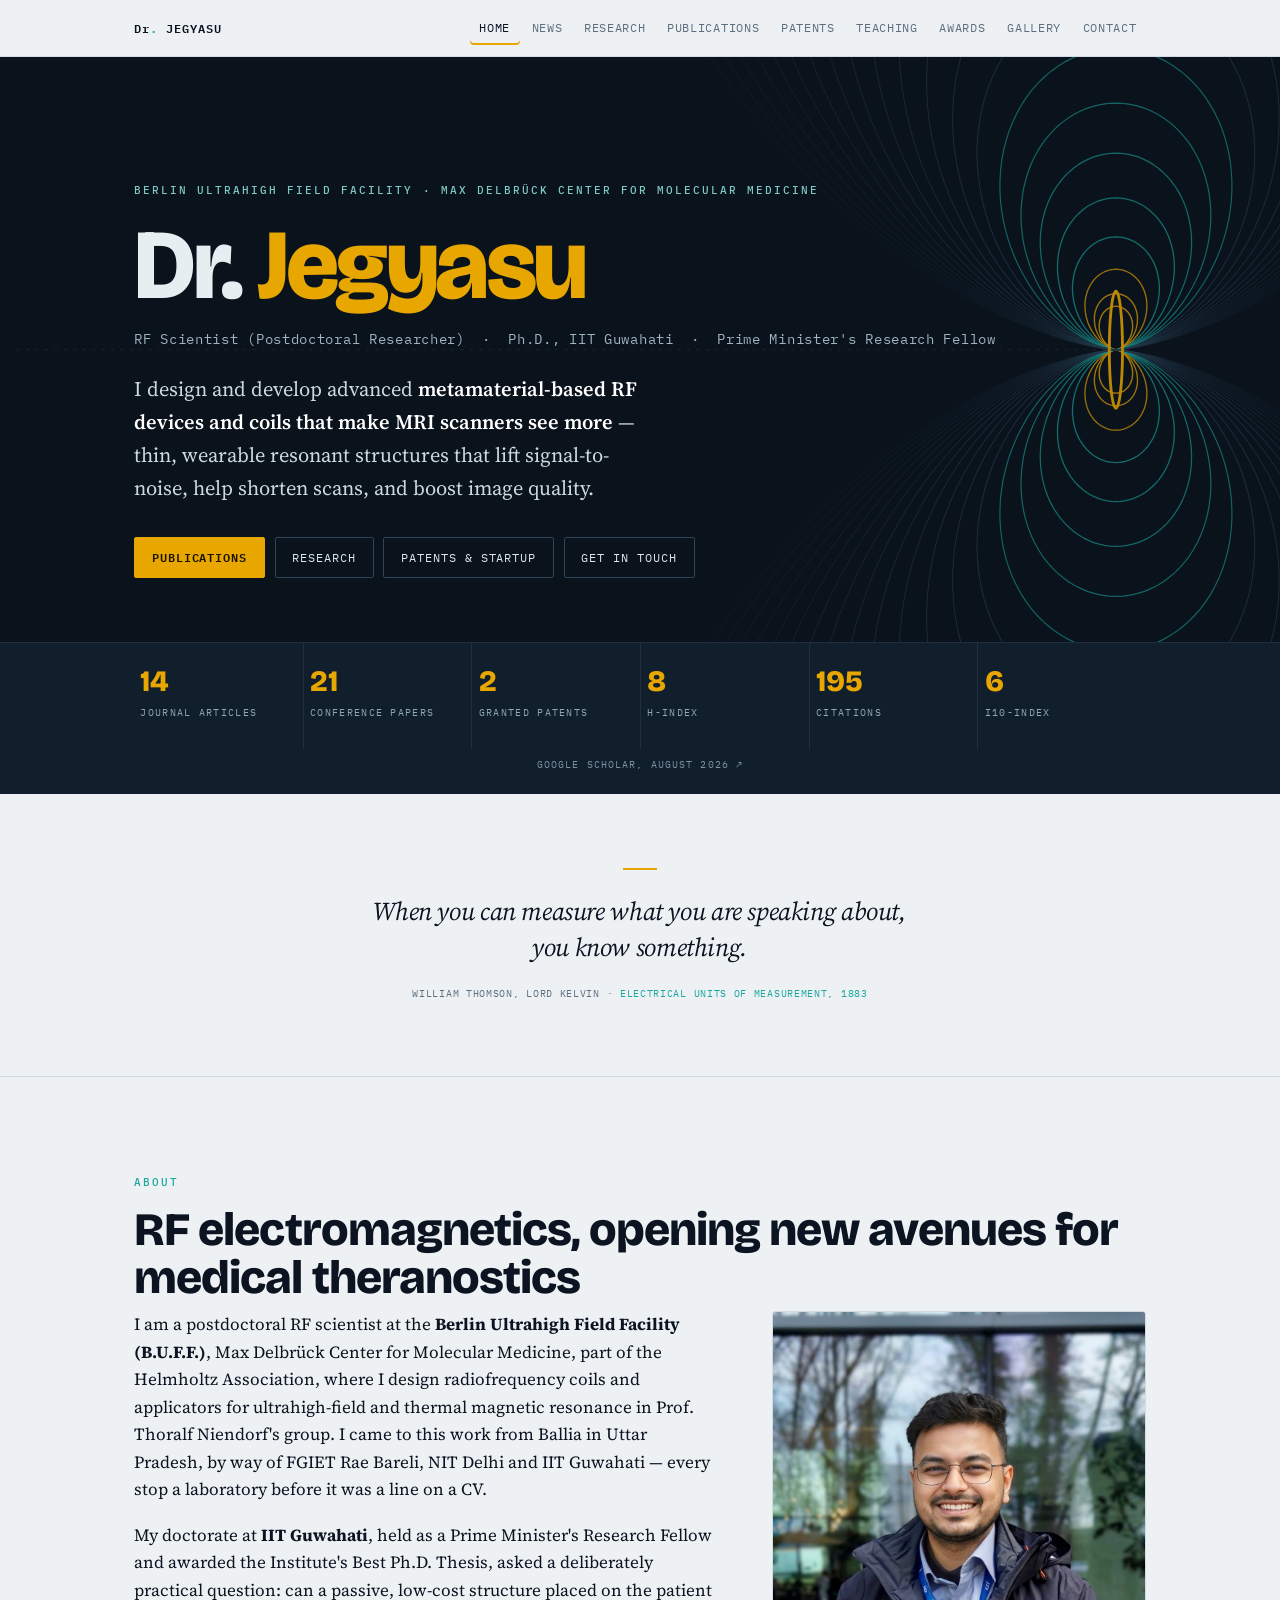
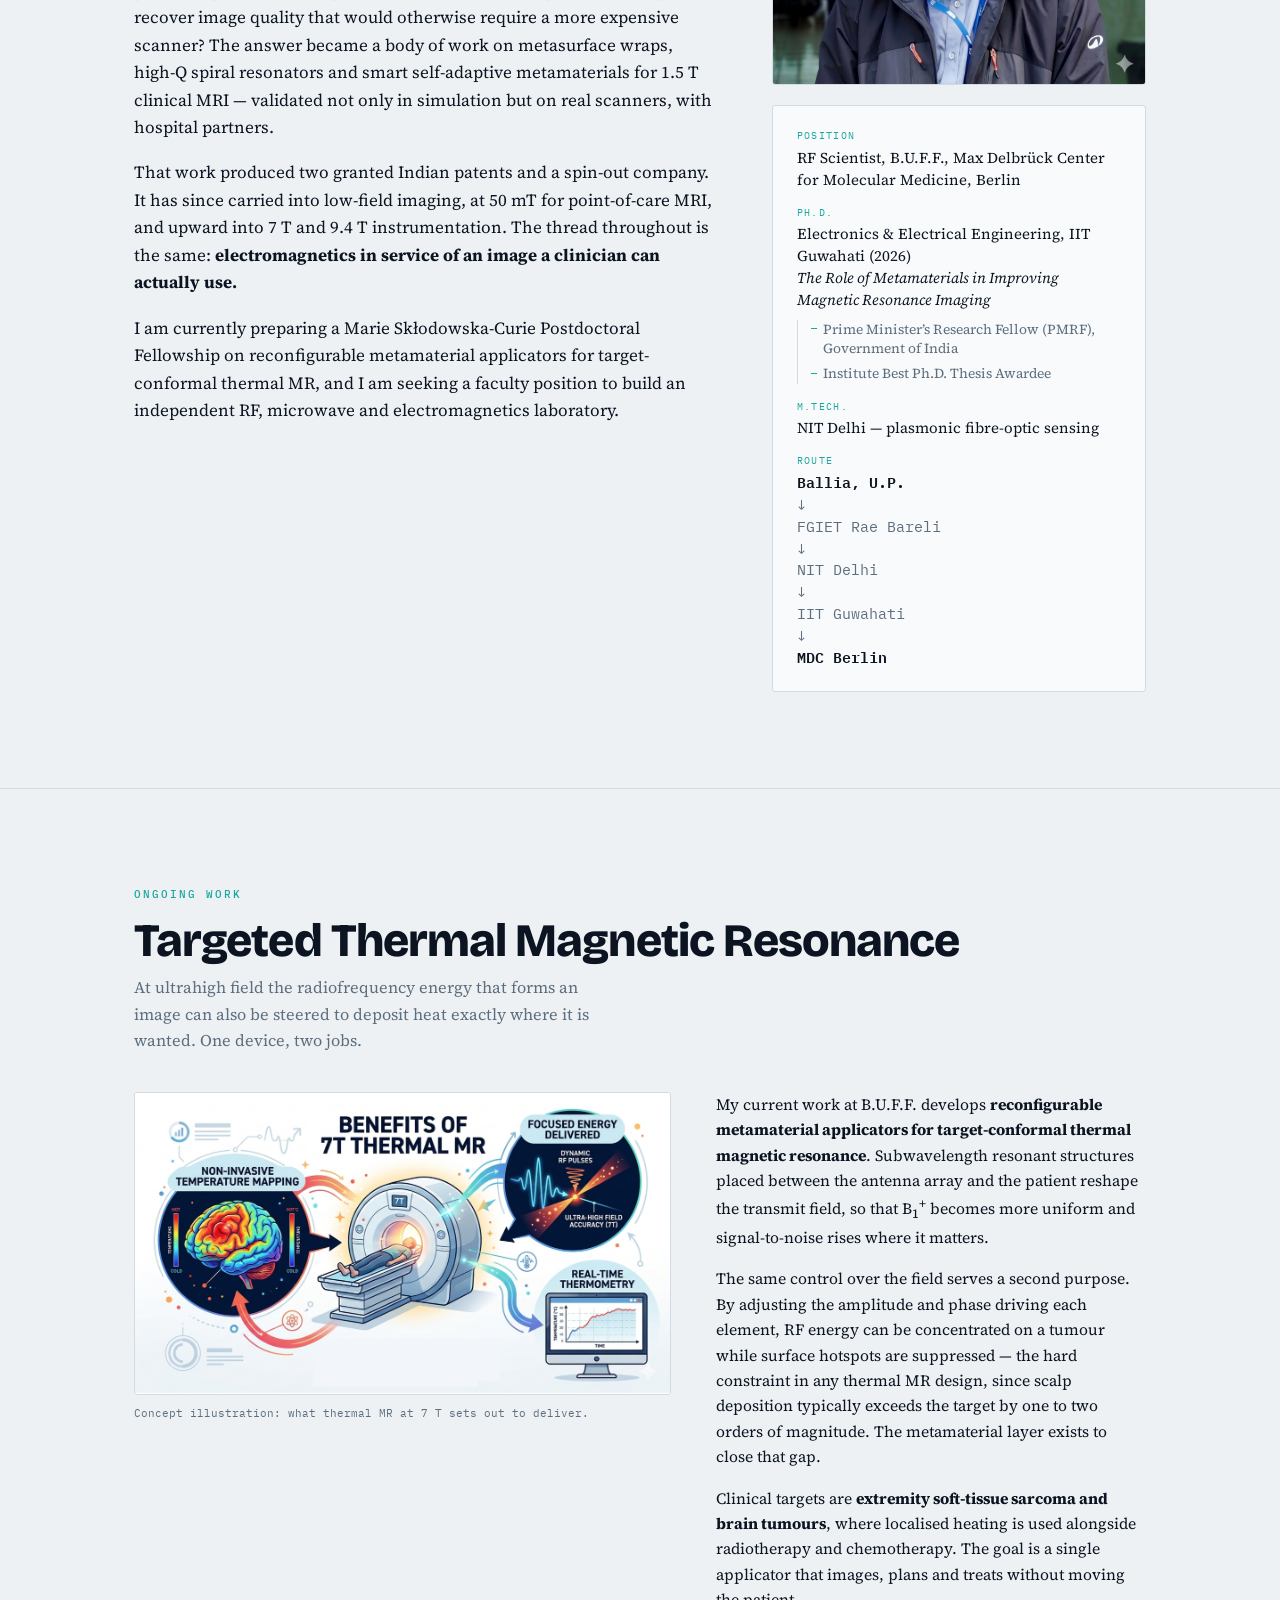
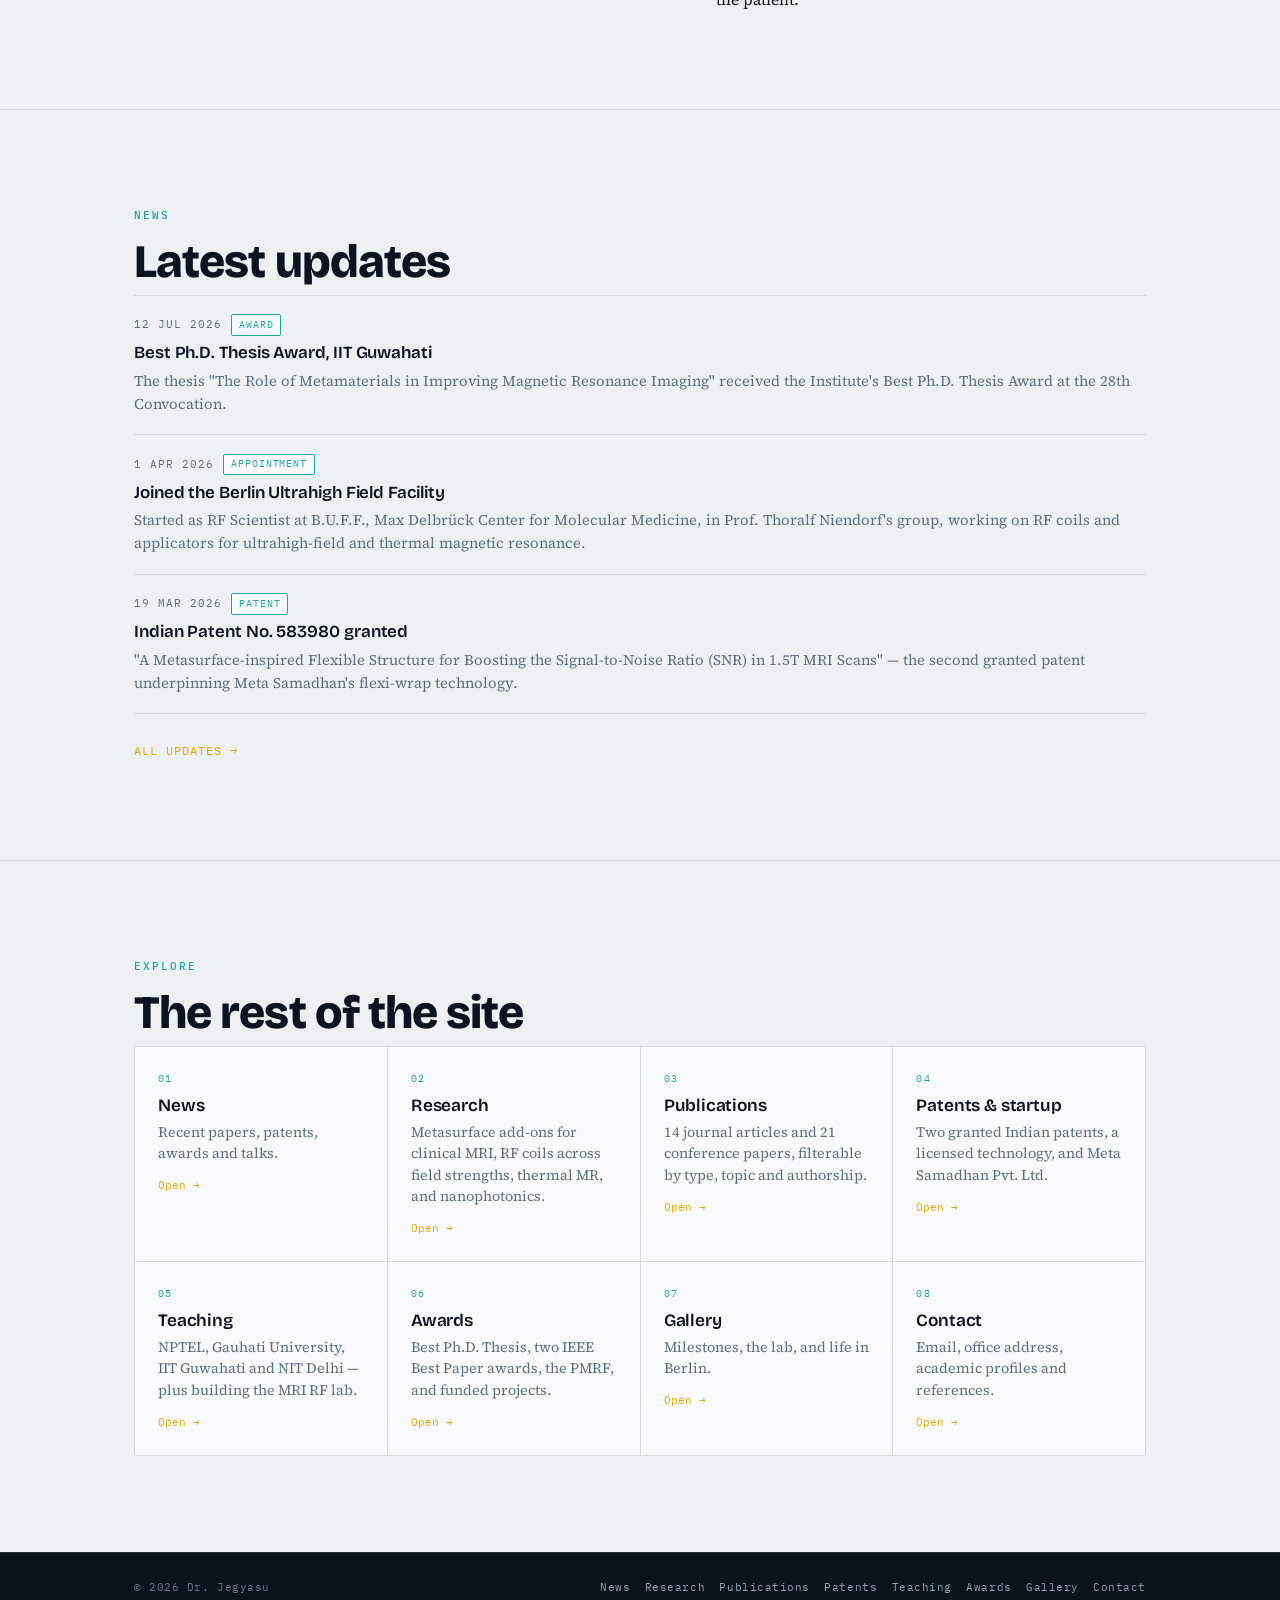
==== index.html @ 5abfa681 "Add files via upload" ====
<!DOCTYPE html>
<html lang="en">
<head>
<meta charset="utf-8">
<meta name="viewport" content="width=device-width, initial-scale=1">
<title>Dr. Jegyasu — RF Scientist | Metamaterials for MRI</title>
<meta name="description" content="Dr. Jegyasu — RF Scientist at the Berlin Ultrahigh Field Facility, Max Delbrück Center. Electromagnetic metamaterials, metasurfaces and RF coil engineering for magnetic resonance imaging.">
<link rel="preconnect" href="https://fonts.googleapis.com">
<link rel="preconnect" href="https://fonts.gstatic.com" crossorigin>
<link href="https://fonts.googleapis.com/css2?family=Bricolage+Grotesque:opsz,wght@12..96,400;12..96,600;12..96,800&family=Source+Serif+4:ital,opsz,wght@0,8..60,400;0,8..60,600;1,8..60,400&family=IBM+Plex+Mono:wght@400;500;600&display=swap" rel="stylesheet">
<link rel="stylesheet" href="style.css">
</head>
<body>
<nav class="nav">
  <div class="nav-in">
    <a class="brand" href="index.html">Dr<span>.</span> JEGYASU</a>
    <div class="nav-links">
      <a href="index.html" class="on">Home</a>
      <a href="news.html">News</a>
      <a href="research.html">Research</a>
      <a href="publications.html">Publications</a>
      <a href="patents.html">Patents</a>
      <a href="teaching.html">Teaching</a>
      <a href="awards.html">Awards</a>
      <a href="gallery.html">Gallery</a>
      <a href="contact.html">Contact</a>
    </div>
  </div>
</nav><header class="hero" id="top">
  <svg id="lattice" aria-hidden="true" preserveAspectRatio="xMidYMid slice"></svg>
  <div class="wrap hero-in">
    <p class="eyebrow">Berlin Ultrahigh Field Facility · Max Delbrück Center for Molecular Medicine</p>
    <h1>Dr. <em>Jegyasu</em></h1>
    <p class="role">RF Scientist (Postdoctoral Researcher) &nbsp;·&nbsp; Ph.D., IIT Guwahati &nbsp;·&nbsp; Prime Minister's Research Fellow</p>
    <p class="thesis">I design and develop advanced <b>metamaterial-based RF devices and coils that make MRI scanners see more</b> — thin, wearable resonant structures that lift signal-to-noise, help shorten scans, and boost image quality.</p>
    <div class="hero-cta">
      <a class="btn solid" href="publications.html">Publications</a>
      <a class="btn" href="research.html">Research</a>
      <a class="btn" href="patents.html">Patents &amp; startup</a>
      <a class="btn" href="contact.html">Get in touch</a>
    </div>
  </div>
</header><div class="metrics">
  <!-- Citation figures are edited by hand. Update the numbers below and the date
       in the line under the strip when you refresh them from Google Scholar. -->
  <div class="metrics-in">
    <div class="metric"><b>14</b><span>Journal articles</span></div>
    <div class="metric"><b>21</b><span>Conference papers</span></div>
    <div class="metric"><b>2</b><span>Granted patents</span></div>
    <div class="metric"><b>8</b><span>h-index</span></div>
    <div class="metric"><b>195</b><span>Citations</span></div>
    <div class="metric"><b>6</b><span>i10-index</span></div>
  </div>
  <p class="metrics-note">
    <a href="https://scholar.google.com/citations?user=ivT6MMMAAAAJ&amp;hl=en" target="_blank" rel="noopener">Google Scholar, August 2026 &nearr;</a>
  </p>
</div>


<section class="quote"><div class="wrap">
  <figure>
    <blockquote><span>When you can measure what you are speaking about,</span><span>you know something.</span></blockquote>
    <figcaption>William Thomson, Lord Kelvin &middot; <span>Electrical Units of Measurement, 1883</span></figcaption>
  </figure>
</div></section>

<section id="about"><div class="wrap">
  <p class="eyebrow">About</p>
  <h2 class="sec-title">RF electromagnetics, opening new avenues for medical theranostics</h2>
  <div class="about-grid">
    <div>
      <p>I am a postdoctoral RF scientist at the <b>Berlin Ultrahigh Field Facility (B.U.F.F.)</b>, Max Delbrück Center for Molecular Medicine, part of the Helmholtz Association, where I design radiofrequency coils and applicators for ultrahigh-field and thermal magnetic resonance in Prof. Thoralf Niendorf's group. I came to this work from Ballia in Uttar Pradesh, by way of FGIET Rae Bareli, NIT Delhi and IIT Guwahati — every stop a laboratory before it was a line on a CV.</p>
      <p>My doctorate at <b>IIT Guwahati</b>, held as a Prime Minister's Research Fellow and awarded the Institute's Best Ph.D. Thesis, asked a deliberately practical question: can a passive, low-cost structure placed on the patient recover image quality that would otherwise require a more expensive scanner? The answer became a body of work on metasurface wraps, high-Q spiral resonators and smart self-adaptive metamaterials for 1.5 T clinical MRI — validated not only in simulation but on real scanners, with hospital partners.</p>
      <p>That work produced two granted Indian patents and a spin-out company. It has since carried into low-field imaging, at 50 mT for point-of-care MRI, and upward into 7 T and 9.4 T instrumentation. The thread throughout is the same: <b>electromagnetics in service of an image a clinician can actually use.</b></p>
      <p>I am currently preparing a Marie Skłodowska-Curie Postdoctoral Fellowship on reconfigurable metamaterial applicators for target-conformal thermal MR, and I am seeking a faculty position to build an independent RF, microwave and electromagnetics laboratory.</p>
    </div>
    <aside>
      <figure class="portrait">
        <!-- Photo: portrait.jpg, sitting next to index.html at the repo root -->
        <img src="portrait.jpg" alt="Dr. Jegyasu" onerror="this.closest('.portrait').classList.add('noimg')">
        <span class="ph-note">Portrait &rarr; portrait.jpg</span>
      </figure>
      <div class="facts">
      <dl>
        <div><dt>Position</dt><dd>RF Scientist, B.U.F.F., Max Delbrück Center for Molecular Medicine, Berlin</dd></div>
        <div><dt>Ph.D.</dt><dd>Electronics &amp; Electrical Engineering, IIT Guwahati (2026)<br><em>The Role of Metamaterials in Improving Magnetic Resonance Imaging</em>
          <ul class="subfacts">
            <li>Prime Minister’s Research Fellow (PMRF), Government of India</li>
            <li>Institute Best Ph.D. Thesis Awardee</li>
          </ul>
        </dd></div>
        <div><dt>M.Tech.</dt><dd>NIT Delhi — plasmonic fibre-optic sensing</dd></div>
        <div><dt>Route</dt><dd class="path">
          <b>Ballia, U.P.</b><br>↓<br>FGIET Rae Bareli<br>↓<br>NIT Delhi<br>↓<br>IIT Guwahati<br>↓<br><b>MDC Berlin</b>
        </dd></div>
      </dl>
      </div>
    </aside>
  </div>
</div></section>

<section id="ongoing"><div class="wrap">
  <p class="eyebrow">Ongoing work</p>
  <h2 class="sec-title">Targeted Thermal Magnetic Resonance</h2>
  <p class="sec-lede">At ultrahigh field the radiofrequency energy that forms an image can also be steered to deposit heat exactly where it is wanted. One device, two jobs.</p>
  <div class="feature-grid">
    <figure class="feature">
      <img src="thermal-mr.jpg" alt="Infographic: benefits of 7 T thermal MR — non-invasive temperature mapping of the brain, focused delivery of dynamic RF pulses at ultrahigh field, and real-time thermometry read back during the procedure.">
      <figcaption>Concept illustration: what thermal MR at 7&nbsp;T sets out to deliver.</figcaption>
    </figure>
    <div class="feature-text">
      <p>My current work at B.U.F.F. develops <b>reconfigurable metamaterial applicators for target-conformal thermal magnetic resonance</b>. Subwavelength resonant structures placed between the antenna array and the patient reshape the transmit field, so that B<sub>1</sub><sup>+</sup> becomes more uniform and signal-to-noise rises where it matters.</p>
      <p>The same control over the field serves a second purpose. By adjusting the amplitude and phase driving each element, RF energy can be concentrated on a tumour while surface hotspots are suppressed &mdash; the hard constraint in any thermal MR design, since scalp deposition typically exceeds the target by one to two orders of magnitude. The metamaterial layer exists to close that gap.</p>
      <p>Clinical targets are <b>extremity soft-tissue sarcoma and brain tumours</b>, where localised heating is used alongside radiotherapy and chemotherapy. The goal is a single applicator that images, plans and treats without moving the patient.</p>
    </div>
  </div>
</div></section>

<section><div class="wrap">
  <p class="eyebrow">News</p>
  <h2 class="sec-title">Latest updates</h2>
  <div id="news-home"><p class="empty">Loading&hellip;</p></div>
  <p class="more"><a href="news.html">All updates &rarr;</a></p>
</div></section>

<section><div class="wrap">
  <p class="eyebrow">Explore</p>
  <h2 class="sec-title">The rest of the site</h2>
  <div class="index-grid">
    <a class="index-card" href="news.html"><span class="k">01</span><h3>News</h3><p>Recent papers, patents, awards and talks.</p><span class="go">Open &rarr;</span></a>
    <a class="index-card" href="research.html"><span class="k">02</span><h3>Research</h3><p>Metasurface add-ons for clinical MRI, RF coils across field strengths, thermal MR, and nanophotonics.</p><span class="go">Open &rarr;</span></a>
    <a class="index-card" href="publications.html"><span class="k">03</span><h3>Publications</h3><p>14 journal articles and 21 conference papers, filterable by type, topic and authorship.</p><span class="go">Open &rarr;</span></a>
    <a class="index-card" href="patents.html"><span class="k">04</span><h3>Patents &amp; startup</h3><p>Two granted Indian patents, a licensed technology, and Meta Samadhan Pvt. Ltd.</p><span class="go">Open &rarr;</span></a>
    <a class="index-card" href="teaching.html"><span class="k">05</span><h3>Teaching</h3><p>NPTEL, Gauhati University, IIT Guwahati and NIT Delhi &mdash; plus building the MRI RF lab.</p><span class="go">Open &rarr;</span></a>
    <a class="index-card" href="awards.html"><span class="k">06</span><h3>Awards</h3><p>Best Ph.D. Thesis, two IEEE Best Paper awards, the PMRF, and funded projects.</p><span class="go">Open &rarr;</span></a>
    <a class="index-card" href="gallery.html"><span class="k">07</span><h3>Gallery</h3><p>Milestones, the lab, and life in Berlin.</p><span class="go">Open &rarr;</span></a>
    <a class="index-card" href="contact.html"><span class="k">08</span><h3>Contact</h3><p>Email, office address, academic profiles and references.</p><span class="go">Open &rarr;</span></a>
  </div>
</div></section>
<footer><div class="wrap">
  <span>&copy; <span id="yr"></span> Dr. Jegyasu</span>
  <span class="updated">Updated <b id="updated">&mdash;</b></span>
  <span class="visits">Visitors <b id="visits">&mdash;</b></span>
  <span class="fnav"><a href="news.html">News</a> <a href="research.html">Research</a> <a href="publications.html">Publications</a> <a href="patents.html">Patents</a> <a href="teaching.html">Teaching</a> <a href="awards.html">Awards</a> <a href="gallery.html">Gallery</a> <a href="contact.html">Contact</a></span>
</div></footer>
<script src="hero.js"></script>
<script src="news.js"></script>
<script src="site.js"></script>
<script src="live.js"></script>
</body>
</html>
---- style.css ----
:root{
  --bore:#0A121C;
  --bore-2:#111E2C;
  --paper:#EDF1F4;
  --card:#F8FAFB;
  --ink:#0B1420;
  --flux:#1CA79E;
  --flux-dim:#7FC9C4;
  --peak:#E8A600;
  --muted:#5D6E7E;
  --rule:#D2DBE1;
  --maxw:1080px;
  --display:'Bricolage Grotesque',system-ui,sans-serif;
  --body:'Source Serif 4',Georgia,serif;
  --mono:'IBM Plex Mono',ui-monospace,monospace;
}
*{box-sizing:border-box}
html{scroll-behavior:smooth;scroll-padding-top:70px}
body{
  margin:0;background:var(--paper);color:var(--ink);
  font-family:var(--body);font-size:17px;line-height:1.62;
  -webkit-font-smoothing:antialiased;
}
img{max-width:100%;display:block}
a{color:inherit}

/* ---------- shared type ---------- */
.eyebrow{
  font-family:var(--mono);font-size:.7rem;font-weight:500;
  letter-spacing:.18em;text-transform:uppercase;color:var(--flux);
  margin:0 0 .9rem;
}
h1,h2,h3,h4{font-family:var(--display);font-weight:800;line-height:1.05;margin:0}
h2.sec-title{font-size:clamp(1.9rem,4.2vw,2.9rem);letter-spacing:-.02em;margin-bottom:.5rem}
.sec-lede{color:var(--muted);max-width:60ch;margin:0 0 2.4rem;font-size:1.02rem}
.wrap{max-width:var(--maxw);margin:0 auto;padding:0 clamp(18px,5vw,34px)}
section{padding:clamp(56px,8vw,96px) 0;border-top:1px solid var(--rule)}
section:first-of-type{border-top:0}

/* ---------- nav ---------- */
.nav{
  position:sticky;top:0;z-index:60;background:rgba(237,241,244,.88);
  backdrop-filter:blur(10px);border-bottom:1px solid var(--rule);
}
.nav-in{max-width:var(--maxw);margin:0 auto;padding:0 clamp(18px,5vw,34px);
  display:flex;align-items:center;gap:1rem;height:56px}
.brand{font-family:var(--mono);font-size:.78rem;font-weight:600;letter-spacing:.08em;
  text-decoration:none;white-space:nowrap}
.brand span{color:var(--flux)}
.nav-links{margin-left:auto;display:flex;gap:.15rem;overflow-x:auto;scrollbar-width:none}
.nav-links::-webkit-scrollbar{display:none}
.nav-links a{
  font-family:var(--mono);font-size:.72rem;letter-spacing:.06em;text-transform:uppercase;
  text-decoration:none;color:var(--muted);padding:.45rem .6rem;border-radius:4px;white-space:nowrap;
}
.nav-links a:hover{color:var(--ink);background:#fff}
.nav-links a.on{color:var(--ink);box-shadow:inset 0 -2px 0 var(--peak)}

/* ---------- hero ---------- */
.hero{
  position:relative;background:var(--bore);color:#E7EEF2;overflow:hidden;
  padding:clamp(70px,11vw,124px) 0 clamp(46px,6vw,64px);border-top:0;
}
#lattice{position:absolute;inset:0;width:100%;height:100%;opacity:.8;pointer-events:none}
.hero-in{position:relative;z-index:2;pointer-events:none}
.hero .eyebrow{color:var(--flux-dim)}
.hero h1{
  font-size:clamp(2.9rem,9.5vw,6.2rem);letter-spacing:-.035em;margin:0 0 .1em;
}
.hero h1 em{font-style:normal;color:var(--peak)}
.role{
  font-family:var(--mono);font-size:clamp(.76rem,1.9vw,.88rem);letter-spacing:.05em;
  color:#9FB4C1;margin:0 0 1.4rem;
}
.thesis{font-size:clamp(1.05rem,2.3vw,1.28rem);max-width:52ch;color:#CBDAE2;margin:0 0 2rem}
.thesis b{color:#fff;font-weight:600}
.hero-cta{display:flex;flex-wrap:wrap;gap:.6rem;pointer-events:auto}
.btn{
  font-family:var(--mono);font-size:.74rem;letter-spacing:.08em;text-transform:uppercase;
  text-decoration:none;padding:.62rem 1.05rem;border-radius:2px;border:1px solid #2E4356;
  color:#DCE7ED;transition:.18s;
}
.btn:hover{border-color:var(--flux);color:#fff;background:rgba(28,167,158,.14)}
.btn.solid{background:var(--peak);color:#1A1200;border-color:var(--peak);font-weight:600}
.btn.solid:hover{background:#FFBE1A;color:#1A1200}

/* ---------- metrics ---------- */
.metrics{background:var(--bore-2);color:#DCE7ED;border-top:1px solid #1E3040;padding:0}
.metrics-in{max-width:var(--maxw);margin:0 auto;padding:0 clamp(18px,5vw,34px);
  display:grid;grid-template-columns:repeat(auto-fit,minmax(128px,1fr))}
.metric{padding:1.5rem .4rem;border-left:1px solid #1E3040}
.metric:first-child{border-left:0}
.metric b{display:block;font-family:var(--display);font-size:1.85rem;font-weight:800;
  color:var(--peak);line-height:1}
.metric span{font-family:var(--mono);font-size:.63rem;letter-spacing:.13em;
  text-transform:uppercase;color:#8FA6B4}

/* ---------- about ---------- */
.about-grid{display:grid;grid-template-columns:1.55fr 1fr;gap:clamp(2rem,5vw,3.6rem);align-items:start}
.about-grid p{margin:0 0 1.1rem}
.facts{border:1px solid var(--rule);background:var(--card);padding:1.4rem 1.5rem;border-radius:3px}
.facts dl{margin:0;display:grid;grid-template-columns:1fr;gap:.9rem}
.facts dt{font-family:var(--mono);font-size:.63rem;letter-spacing:.13em;text-transform:uppercase;
  color:var(--flux);margin-bottom:.15rem}
.facts dd{margin:0;font-size:.94rem;line-height:1.45}
.path{font-family:var(--mono);font-size:.78rem;color:var(--muted);line-height:1.9}
.path b{color:var(--ink);font-weight:600}

/* ---------- research ---------- */
.themes{display:grid;grid-template-columns:repeat(auto-fit,minmax(255px,1fr));gap:1px;
  background:var(--rule);border:1px solid var(--rule);border-radius:3px;overflow:hidden}
.theme{background:var(--card);padding:1.6rem 1.5rem;transition:background .2s}
.theme:hover{background:#fff}
.theme .num{font-family:var(--mono);font-size:.63rem;letter-spacing:.13em;color:var(--flux);
  display:block;margin-bottom:.7rem}
.theme h3{font-size:1.12rem;letter-spacing:-.01em;margin-bottom:.55rem;font-weight:600}
.theme p{margin:0;font-size:.93rem;color:var(--muted);line-height:1.55}

/* ---------- image slots ---------- */
.portrait{margin:0 0 1.2rem;border:1px solid var(--rule);background:var(--card);
  border-radius:3px;overflow:hidden;position:relative}
.portrait img{width:100%;height:auto;display:block}
.portrait.noimg{aspect-ratio:4/5}
.figstrip{display:grid;grid-template-columns:repeat(auto-fit,minmax(230px,1fr));
  gap:1.2rem;margin-top:1.6rem}
.fig{margin:0}
.fig img{width:100%;aspect-ratio:4/3;object-fit:cover;border:1px solid var(--rule);
  border-radius:3px;background:var(--card)}
.fig figcaption{font-family:var(--mono);font-size:.68rem;line-height:1.5;color:var(--muted);
  margin-top:.55rem}
.ph-note{display:none}
.noimg img{display:none}
.noimg .ph-note{
  display:flex;align-items:center;justify-content:center;text-align:center;
  font-family:var(--mono);font-size:.66rem;letter-spacing:.09em;text-transform:uppercase;
  color:var(--muted);background:repeating-linear-gradient(45deg,var(--card),var(--card) 9px,#E7ECF0 9px,#E7ECF0 18px);
  border:1px dashed var(--rule);border-radius:3px;padding:1rem}
.portrait.noimg{border:0}
.portrait.noimg .ph-note{position:absolute;inset:0}
.fig.noimg .ph-note{aspect-ratio:4/3}

/* ---------- publications ---------- */
.filters{display:flex;flex-wrap:wrap;gap:.4rem;margin-bottom:1rem}
.chip{
  font-family:var(--mono);font-size:.68rem;letter-spacing:.06em;text-transform:uppercase;
  padding:.4rem .75rem;border:1px solid var(--rule);background:var(--card);border-radius:2px;
  cursor:pointer;color:var(--muted);transition:.15s;
}
.chip:hover{border-color:var(--flux);color:var(--ink)}
.chip[aria-pressed="true"]{background:var(--ink);border-color:var(--ink);color:#fff}
.searchrow{display:flex;flex-wrap:wrap;gap:.7rem;align-items:center;margin-bottom:1.6rem}
#pubsearch{
  flex:1 1 240px;font-family:var(--mono);font-size:.8rem;padding:.55rem .8rem;
  border:1px solid var(--rule);background:#fff;border-radius:2px;color:var(--ink);
}
#pubsearch:focus{outline:2px solid var(--flux);outline-offset:1px}
#pubcount{font-family:var(--mono);font-size:.7rem;letter-spacing:.08em;
  text-transform:uppercase;color:var(--muted)}
.pub{padding:1.05rem 0;border-bottom:1px solid var(--rule)}
.pub:first-child{border-top:1px solid var(--rule)}
.pub-t{font-family:var(--display);font-weight:600;font-size:1.02rem;line-height:1.3;
  letter-spacing:-.005em;margin:0 0 .3rem}
.pub-t a{text-decoration:none;background-image:linear-gradient(var(--peak),var(--peak));
  background-size:0 2px;background-repeat:no-repeat;background-position:0 100%;transition:background-size .22s}
.pub-t a:hover{background-size:100% 2px}
.pub-a{font-size:.88rem;color:var(--muted);margin:0 0 .35rem}
.pub-a mark{background:none;color:var(--ink);font-weight:600}
.pub-m{font-family:var(--mono);font-size:.68rem;letter-spacing:.04em;color:var(--muted);
  display:flex;flex-wrap:wrap;gap:.5rem;align-items:center}
.pub-m .venue{color:var(--ink)}
.tag{border:1px solid var(--rule);padding:.1rem .42rem;border-radius:2px;background:var(--card)}
.tag.q1{border-color:var(--flux);color:var(--flux)}
.tag.award{border-color:var(--peak);color:#8A6400;background:#FFF6DF}
.tag.rev{border-color:#B9C4CC;font-style:italic}
.empty{font-family:var(--mono);font-size:.8rem;color:var(--muted);padding:2rem 0}

/* ---------- patents ---------- */
.pat-grid{display:grid;grid-template-columns:repeat(auto-fit,minmax(290px,1fr));gap:1.1rem}
.pat{border:1px solid var(--rule);border-left:3px solid var(--peak);background:var(--card);
  padding:1.35rem 1.4rem;border-radius:2px}
.pat .no{font-family:var(--mono);font-size:.68rem;letter-spacing:.1em;color:var(--peak);
  display:block;margin-bottom:.55rem}
.pat h3{font-size:1rem;font-weight:600;line-height:1.35;margin-bottom:.5rem}
.pat p{margin:0;font-family:var(--mono);font-size:.72rem;color:var(--muted)}
.pat a{color:var(--flux)}
.venture{margin-top:1.6rem;border:1px solid var(--rule);background:var(--bore);color:#CBDAE2;
  padding:1.7rem 1.6rem;border-radius:3px}
.venture h3{color:#fff;font-size:1.25rem;margin-bottom:.5rem}
.venture .tagline{font-family:var(--mono);font-size:.7rem;letter-spacing:.14em;
  text-transform:uppercase;color:var(--peak);margin:0 0 .9rem}
.venture p{margin:0;font-size:.96rem}

/* ---------- teaching / awards ---------- */
.two{display:grid;grid-template-columns:1fr 1fr;gap:clamp(2rem,5vw,3.4rem);align-items:start}
.tlist{margin:0;padding:0;list-style:none}
.tlist li{padding:.95rem 0;border-bottom:1px solid var(--rule)}
.tlist li:first-child{border-top:1px solid var(--rule)}
.tlist h4{font-size:.99rem;font-weight:600;margin-bottom:.2rem}
.tlist .where{font-family:var(--mono);font-size:.68rem;letter-spacing:.04em;color:var(--flux);
  display:block;margin-bottom:.35rem}
.tlist p{margin:0;font-size:.9rem;color:var(--muted);line-height:1.5}
.awards{margin:0;padding:0;list-style:none}
.awards li{display:flex;gap:1rem;padding:.8rem 0;border-bottom:1px solid var(--rule);
  font-size:.95rem;align-items:baseline}
.awards li:first-child{border-top:1px solid var(--rule)}
.awards .yr{font-family:var(--mono);font-size:.72rem;color:var(--peak);flex:0 0 3.1rem;font-weight:600}
.awards .what b{font-weight:600}
.awards .what span{display:block;font-size:.85rem;color:var(--muted)}

/* ---------- skills ---------- */
.skills{display:grid;grid-template-columns:repeat(auto-fit,minmax(240px,1fr));gap:1.5rem 2.4rem}
.skill h4{font-family:var(--mono);font-size:.68rem;letter-spacing:.13em;text-transform:uppercase;
  color:var(--flux);font-weight:600;margin-bottom:.5rem}
.skill p{margin:0;font-size:.93rem;color:var(--muted);line-height:1.55}

/* ---------- contact ---------- */
.contact{background:var(--bore);color:#CBDAE2;border-top:0}
.contact h2{color:#fff}
.contact .sec-lede{color:#9FB4C1}
.ct-grid{display:grid;grid-template-columns:1fr 1fr;gap:clamp(2rem,5vw,3.4rem);align-items:start}
.ct-line{display:flex;gap:.9rem;padding:.7rem 0;border-bottom:1px solid #1E3040;font-size:.95rem;
  align-items:baseline;flex-wrap:wrap}
.ct-line:first-child{border-top:1px solid #1E3040}
.ct-line b{font-family:var(--mono);font-size:.65rem;letter-spacing:.13em;text-transform:uppercase;
  color:var(--flux-dim);flex:0 0 5.2rem;font-weight:500}
.ct-line a{color:#E7EEF2}
.ct-line a:hover{color:var(--peak)}
.refs{margin:0;padding:0;list-style:none;font-size:.92rem}
.refs li{padding:.75rem 0;border-bottom:1px solid #1E3040}
.refs li:first-child{border-top:1px solid #1E3040}
.refs b{color:#fff;font-weight:600}
.refs span{display:block;color:#8FA6B4;font-size:.84rem;line-height:1.45}
.refs a{color:var(--flux-dim);font-family:var(--mono);font-size:.78rem}
#copybtn{font-family:var(--mono);font-size:.66rem;letter-spacing:.08em;text-transform:uppercase;
  background:none;border:1px solid #2E4356;color:#9FB4C1;padding:.22rem .5rem;border-radius:2px;cursor:pointer}
#copybtn:hover{border-color:var(--flux);color:#fff}
footer{background:var(--bore);color:#63798A;font-family:var(--mono);font-size:.68rem;
  letter-spacing:.05em;padding:1.6rem 0 2.4rem;border-top:1px solid #1E3040}
footer .wrap{display:flex;flex-wrap:wrap;gap:.8rem;justify-content:space-between}

/* ---------- responsive ---------- */
@media(max-width:820px){
  .about-grid,.two,.ct-grid{grid-template-columns:1fr}
  body{font-size:16px}
}
@media(prefers-reduced-motion:reduce){
  html{scroll-behavior:auto}
  *{animation:none!important;transition:none!important}
}
:focus-visible{outline:2px solid var(--peak);outline-offset:2px}


/* ---------- sub-page header ---------- */
.pagehead{position:relative;background:var(--bore);color:#E7EEF2;overflow:hidden;
  padding:clamp(46px,7vw,74px) 0 clamp(38px,5vw,54px);border-top:0}
.pagehead .eyebrow{color:var(--flux-dim)}
.pagehead h1{font-size:clamp(2.1rem,6vw,3.6rem);letter-spacing:-.03em;margin:0 0 .5rem}
.pagehead p.sub{max-width:58ch;color:#A9BECB;font-size:1.03rem;margin:0}
.pagehead .wrap{position:relative;z-index:2}
.pagehead #lattice{opacity:.5}

/* ---------- home: section index cards ---------- */
.index-grid{display:grid;grid-template-columns:repeat(auto-fit,minmax(230px,1fr));gap:1px;
  background:var(--rule);border:1px solid var(--rule);border-radius:3px;overflow:hidden}
.index-card{background:var(--card);padding:1.5rem 1.45rem;text-decoration:none;display:block;
  transition:background .18s}
.index-card:hover{background:#fff}
.index-card .k{font-family:var(--mono);font-size:.63rem;letter-spacing:.13em;
  text-transform:uppercase;color:var(--flux);display:block;margin-bottom:.6rem}
.index-card h3{font-size:1.08rem;font-weight:600;letter-spacing:-.01em;margin-bottom:.4rem}
.index-card p{margin:0;font-size:.9rem;color:var(--muted);line-height:1.5}
.index-card .go{font-family:var(--mono);font-size:.7rem;color:var(--peak);margin-top:.7rem;display:block}

footer .fnav{display:flex;flex-wrap:wrap;gap:.9rem}
footer .fnav a{color:#8FA6B4;text-decoration:none}
footer .fnav a:hover{color:var(--peak)}


/* ---------- live metrics + visitor counter ---------- */
.metrics-note{margin:0;padding:0 0 1.1rem;text-align:center}
.metrics-note a{font-family:var(--mono);font-size:.63rem;letter-spacing:.11em;
  text-transform:uppercase;color:#7B92A2;text-decoration:none}
.metrics-note a:hover{color:var(--peak)}
.visits{visibility:hidden}
.visits.ready{visibility:visible}
.visits b{color:var(--peak);font-weight:600;letter-spacing:.04em}


/* ---------- news ---------- */
.news{padding:1.15rem 0;border-bottom:1px solid var(--rule)}
.news:first-child{border-top:1px solid var(--rule)}
.news-meta{display:flex;gap:.6rem;align-items:center;margin-bottom:.4rem}
.news-meta time{font-family:var(--mono);font-size:.68rem;letter-spacing:.09em;
  text-transform:uppercase;color:var(--muted)}
.news-meta .tag{font-family:var(--mono);font-size:.63rem;letter-spacing:.09em;
  text-transform:uppercase;border-color:var(--flux);color:var(--flux)}
.news h3{font-size:1.06rem;font-weight:600;letter-spacing:-.005em;line-height:1.3;margin-bottom:.35rem}
.news h3 a{text-decoration:none;background-image:linear-gradient(var(--peak),var(--peak));
  background-size:0 2px;background-repeat:no-repeat;background-position:0 100%;
  transition:background-size .22s}
.news h3 a:hover{background-size:100% 2px}
.news p{margin:0;font-size:.93rem;color:var(--muted);line-height:1.55}
.more{margin:1.4rem 0 0}
.more a{font-family:var(--mono);font-size:.72rem;letter-spacing:.09em;text-transform:uppercase;
  text-decoration:none;color:var(--peak)}
.more a:hover{text-decoration:underline}

/* ---------- live citation badge ---------- */
.tag.cited{border-color:var(--peak);color:#8A6400;background:#FFF6DF}


/* ---------- featured figure ---------- */
.feature{margin:2rem 0 0}
.feature img{width:100%;height:auto;display:block;border:1px solid var(--rule);border-radius:3px;
  background:var(--bore)}
.feature figcaption{font-family:var(--mono);font-size:.7rem;line-height:1.6;color:var(--muted);
  margin-top:.65rem;max-width:78ch}
.feature figcaption b{color:var(--ink);font-weight:600}
.feature-grid{display:grid;grid-template-columns:1.25fr 1fr;gap:clamp(1.6rem,4vw,2.8rem);
  align-items:start}
.feature-grid .feature{margin:0}
.feature-text p{margin:0 0 1rem;font-size:.98rem}
.feature-text p:last-child{margin-bottom:0}
@media(max-width:860px){ .feature-grid{grid-template-columns:1fr} }


/* ---------- award photograph ---------- */
.awards li.award-fig{display:block;padding:1.1rem 0}
.award-fig figure{margin:0}
.award-fig img{width:100%;height:auto;display:block;border:1px solid var(--rule);border-radius:3px}
.award-fig figcaption{font-family:var(--mono);font-size:.68rem;line-height:1.55;
  color:var(--muted);margin-top:.6rem}


/* ---------- venture logo ---------- */
.venture-grid{display:grid;grid-template-columns:1fr minmax(200px,300px);
  gap:clamp(1.4rem,4vw,2.6rem);align-items:center}
.venture-logo{margin:0;background:#fff;border-radius:4px;padding:1rem 1.15rem}
.venture-logo img{width:100%;height:auto;display:block}
@media(max-width:760px){
  .venture-grid{grid-template-columns:1fr}
  .venture-logo{max-width:340px}
}


/* ---------- stacked feature figures ---------- */
.feature-stack{display:flex;flex-direction:column;gap:clamp(2rem,5vw,3.2rem);margin-top:2.2rem}
.feature-stack .feature{margin:0}


/* ---------- gallery ---------- */
.gallery{display:grid;grid-template-columns:repeat(2,1fr);gap:1.4rem}
.shot{margin:0;cursor:zoom-in}
.shot img{width:100%;aspect-ratio:4/3;object-fit:cover;display:block;
  border:1px solid var(--rule);border-radius:3px;background:var(--card);
  transition:filter .2s}
.shot:hover img,.shot:focus-visible img{filter:brightness(1.06)}
.shot figcaption{font-family:var(--mono);font-size:.7rem;line-height:1.5;color:var(--muted);
  margin-top:.6rem}
@media(max-width:640px){ .gallery{grid-template-columns:1fr} }

/* ---------- lightbox ---------- */
.lightbox{position:fixed;inset:0;z-index:200;display:none;
  background:rgba(8,15,24,.94);align-items:center;justify-content:center;padding:3.2rem 1rem}
.lightbox.on{display:flex}
.lightbox figure{margin:0;max-width:min(1100px,92vw);max-height:86vh;
  display:flex;flex-direction:column;gap:.8rem;align-items:center}
.lightbox img{max-width:100%;max-height:76vh;width:auto;height:auto;display:block;border-radius:3px}
.lightbox figcaption{font-family:var(--mono);font-size:.74rem;letter-spacing:.04em;
  color:#B7C9D5;text-align:center}
.lightbox button{position:absolute;background:none;border:1px solid #2E4356;color:#CBDAE2;
  border-radius:3px;cursor:pointer;font-size:1.5rem;line-height:1;padding:.35rem .7rem;
  font-family:var(--mono)}
.lightbox button:hover{border-color:var(--peak);color:var(--peak)}
.lb-close{top:1.1rem;right:1.1rem}
.lb-prev{left:1.1rem;top:50%;transform:translateY(-50%)}
.lb-next{right:1.1rem;top:50%;transform:translateY(-50%)}


/* ---------- sub-points inside a fact ---------- */
.facts .subfacts{list-style:none;margin:.55rem 0 0;padding:0 0 0 .8rem;
  border-left:1px solid var(--rule)}
.facts .subfacts li{position:relative;font-size:.86rem;line-height:1.45;color:var(--muted);
  padding-left:.75rem;margin-bottom:.3rem}
.facts .subfacts li:last-child{margin-bottom:0}
.facts .subfacts li::before{content:"";position:absolute;left:0;top:.62em;
  width:.42rem;height:1px;background:var(--flux)}


/* ---------- citations-per-year chart ---------- */
.cite-chart{max-width:var(--maxw);margin:0 auto;padding:.2rem clamp(18px,5vw,34px) .3rem;
  visibility:hidden}
.cite-chart.ready{visibility:visible}
.cite-chart svg{width:100%;height:auto;display:block}

/* ---------- footer last-updated ---------- */
.updated{visibility:hidden}
.updated.ready{visibility:visible}
.updated b{color:#9FB4C1;font-weight:500}


/* ---------- pull quote ---------- */
.quote{border-top:0;padding:clamp(46px,7vw,74px) 0}
.quote figure{margin:0;text-align:center}
.quote blockquote{margin:0;font-size:clamp(1rem,2.5vw,1.6rem);line-height:1.4;
  letter-spacing:-.015em;color:var(--ink);font-style:italic;position:relative}
.quote blockquote::before{content:"";display:block;width:34px;height:2px;
  background:var(--peak);margin:0 auto 1.5rem}
.quote figcaption{font-family:var(--mono);font-size:.62rem;letter-spacing:.07em;white-space:nowrap;
  text-transform:uppercase;color:var(--muted);margin-top:1.3rem}
.quote figcaption span{color:var(--flux)}


/* the quote holds two lines, the credit one; below tablet width they wrap */
.quote blockquote span{display:block;white-space:nowrap}
@media(max-width:720px){
  .quote blockquote span,.quote figcaption{white-space:normal}
  .quote blockquote span{display:inline}
  .quote figcaption{font-size:.6rem}
}
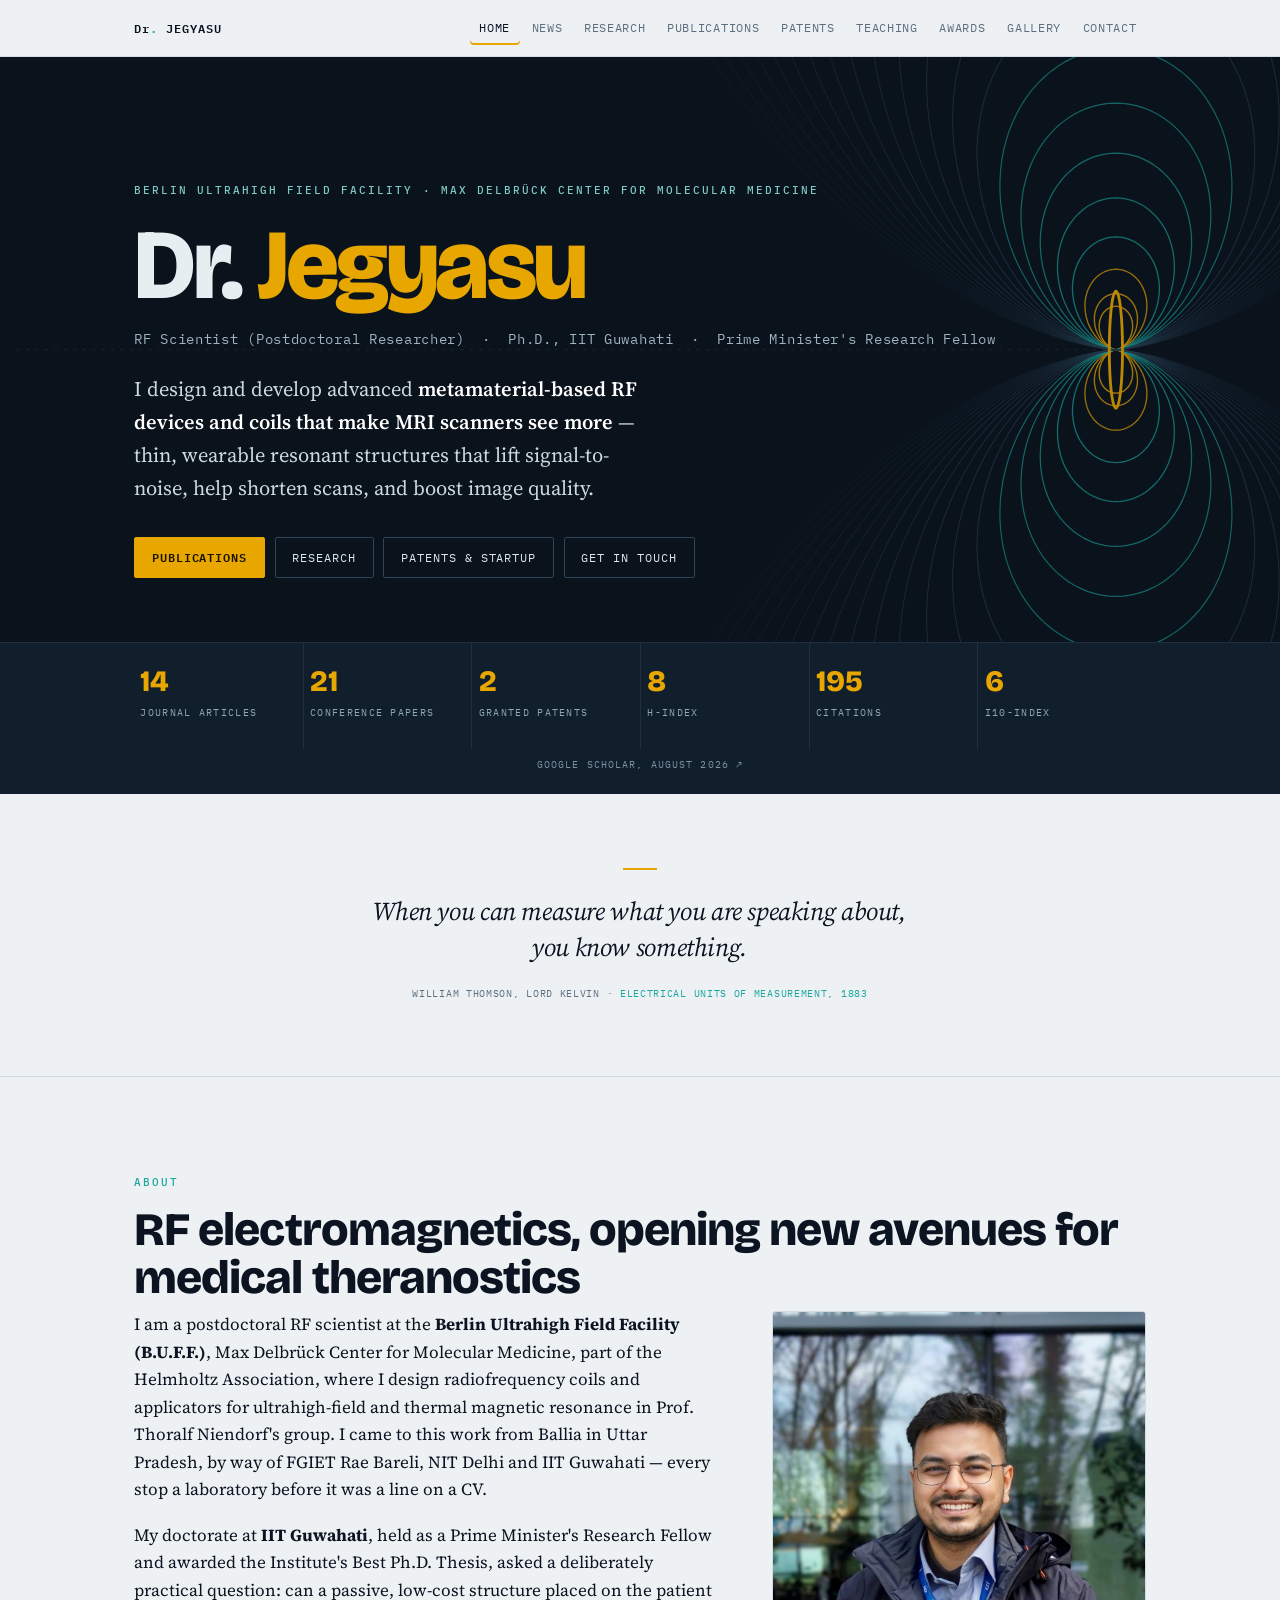
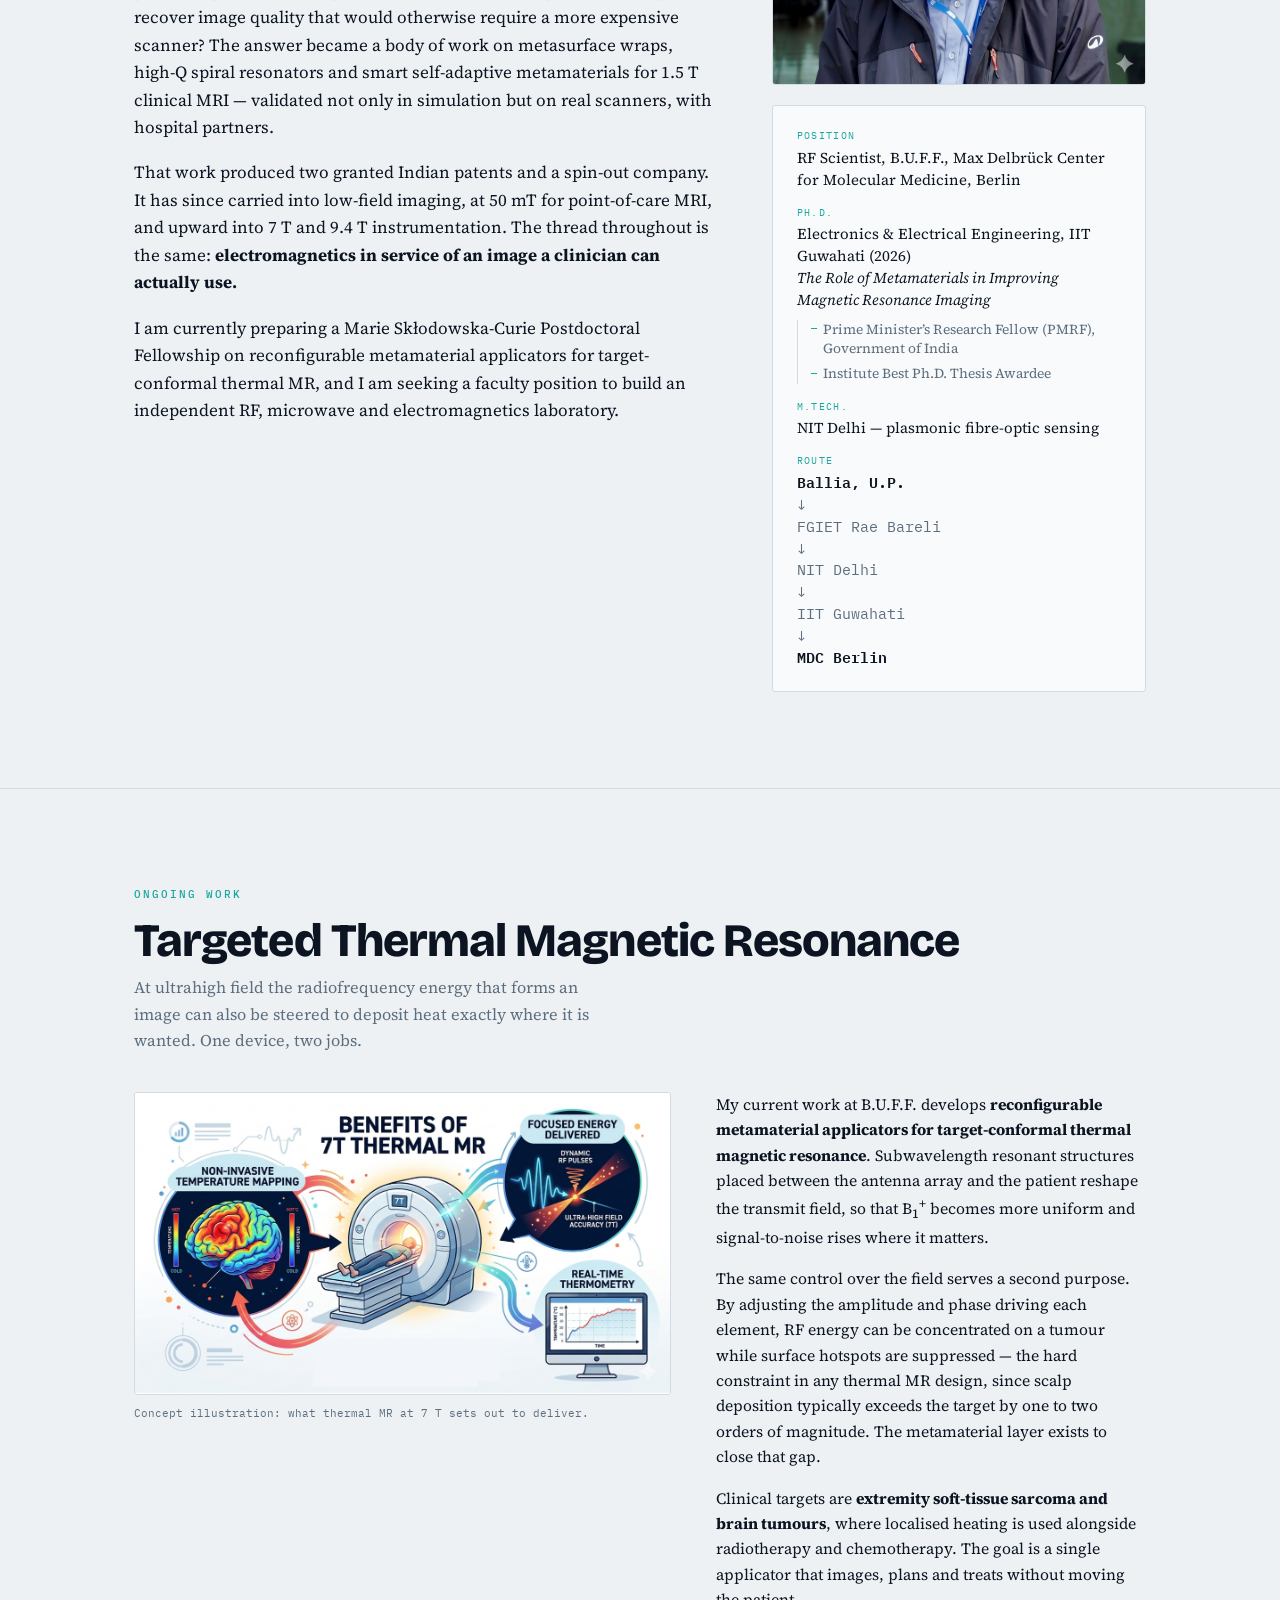
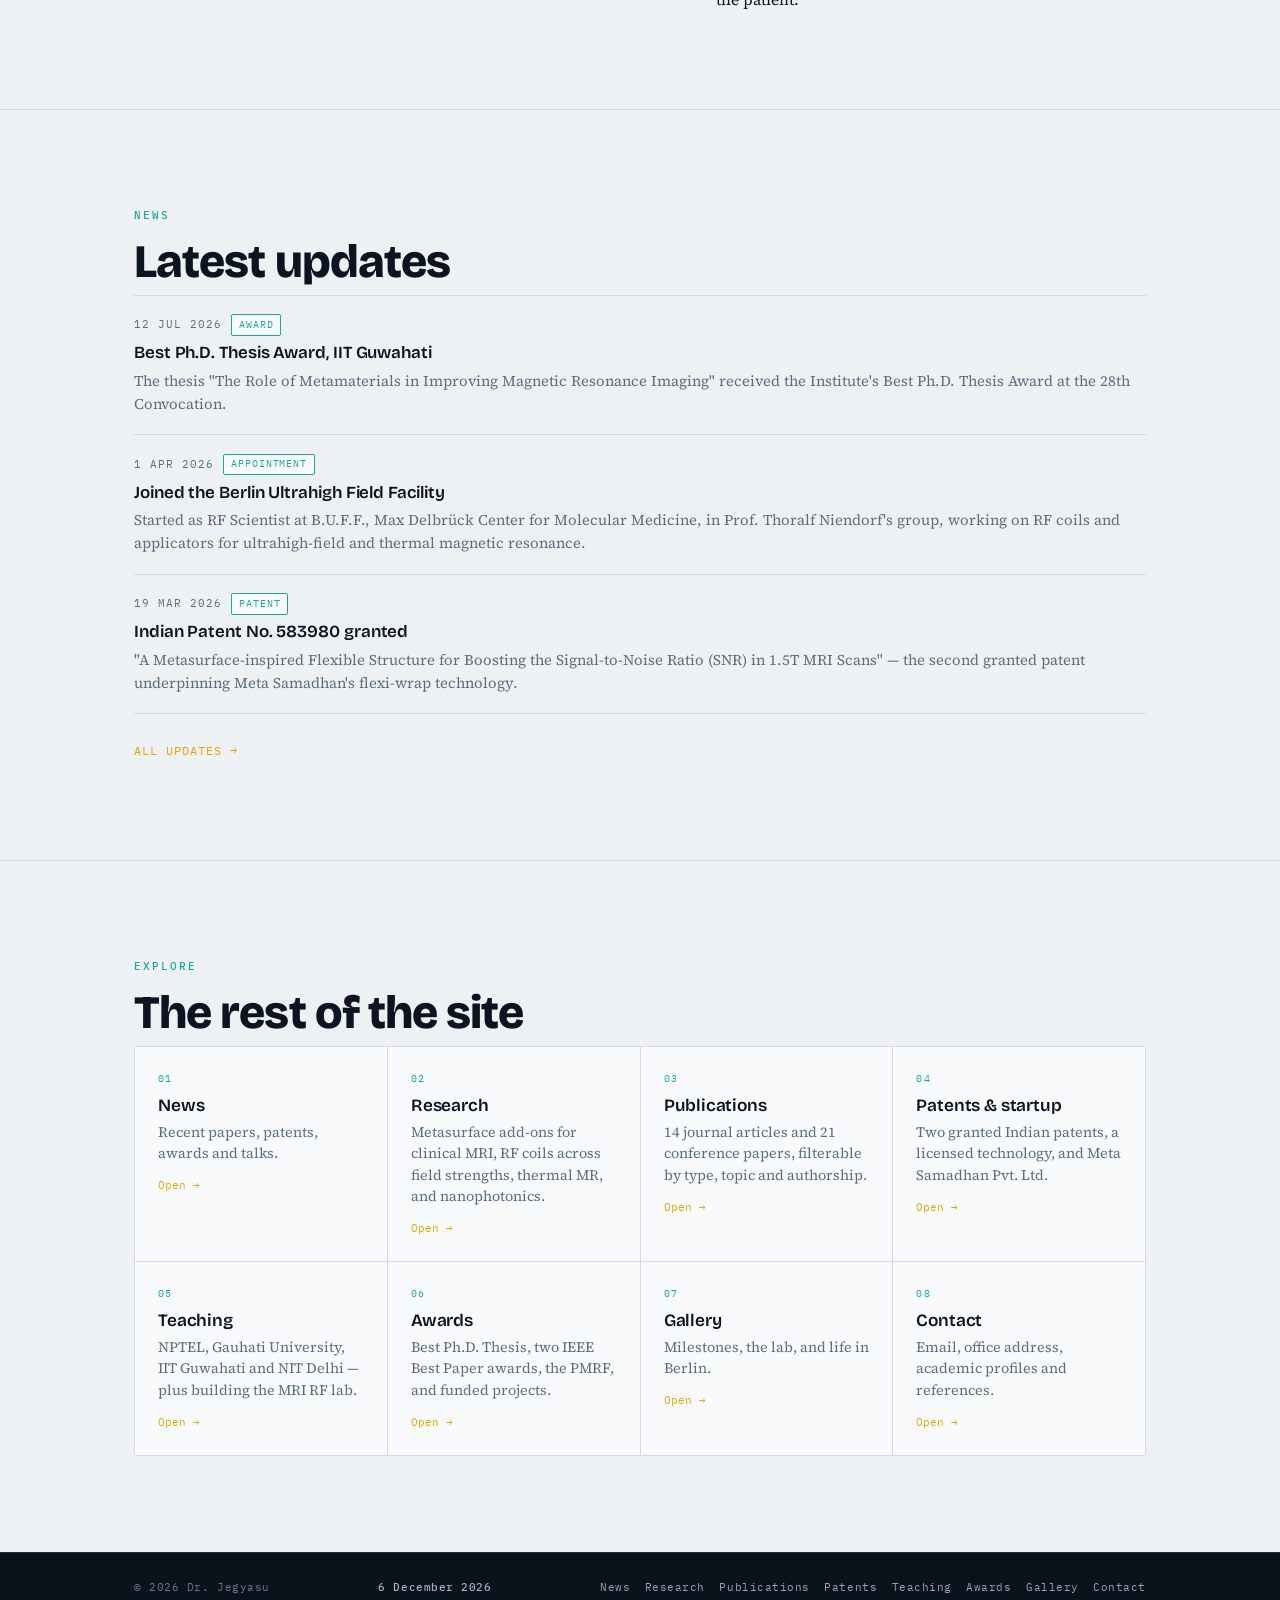
==== commit bf361acc: "Add files via upload" ====
--- a/index.html
+++ b/index.html
@@ -139,7 +139,7 @@
 </div></section>
 <footer><div class="wrap">
   <span>&copy; <span id="yr"></span> Dr. Jegyasu</span>
-  <span class="updated">Updated <b id="updated">&mdash;</b></span>
+  <span class="updated"><b id="updated">&mdash;</b></span>
   <span class="visits">Visitors <b id="visits">&mdash;</b></span>
   <span class="fnav"><a href="news.html">News</a> <a href="research.html">Research</a> <a href="publications.html">Publications</a> <a href="patents.html">Patents</a> <a href="teaching.html">Teaching</a> <a href="awards.html">Awards</a> <a href="gallery.html">Gallery</a> <a href="contact.html">Contact</a></span>
 </div></footer>
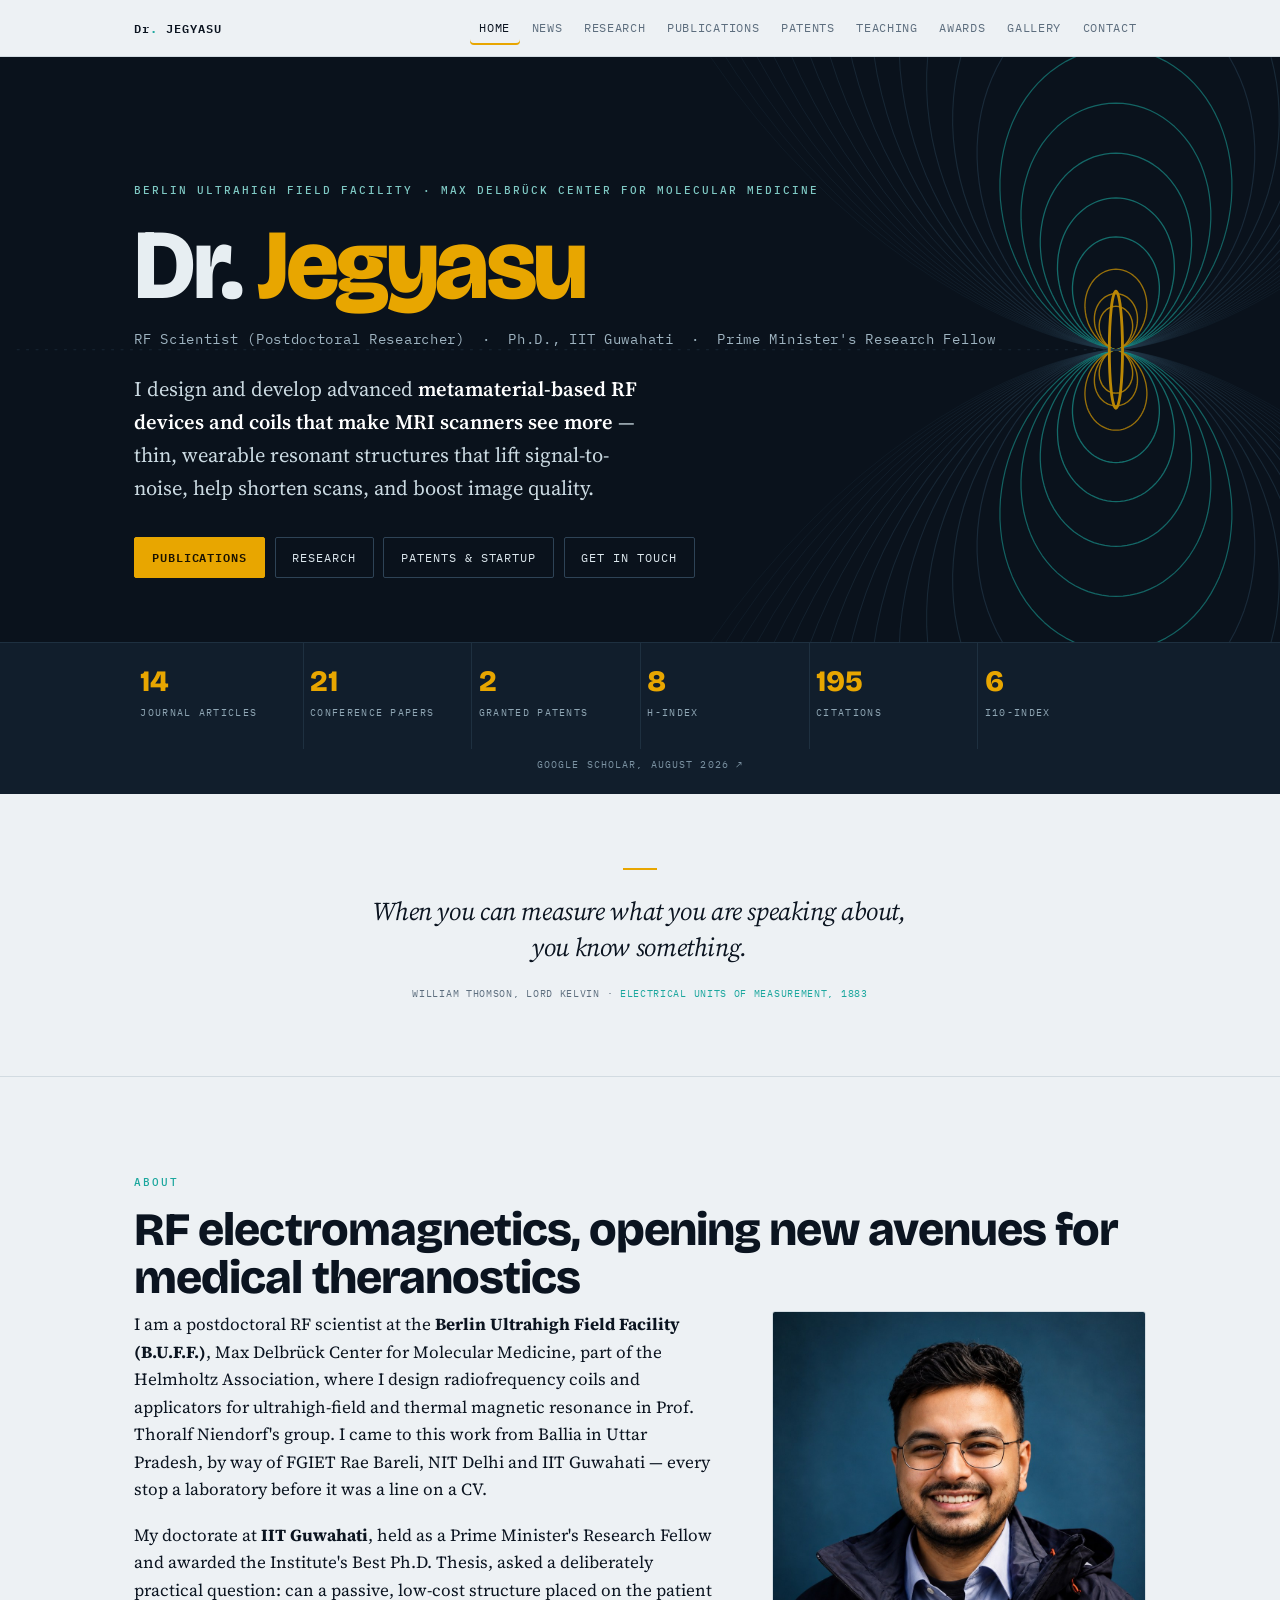
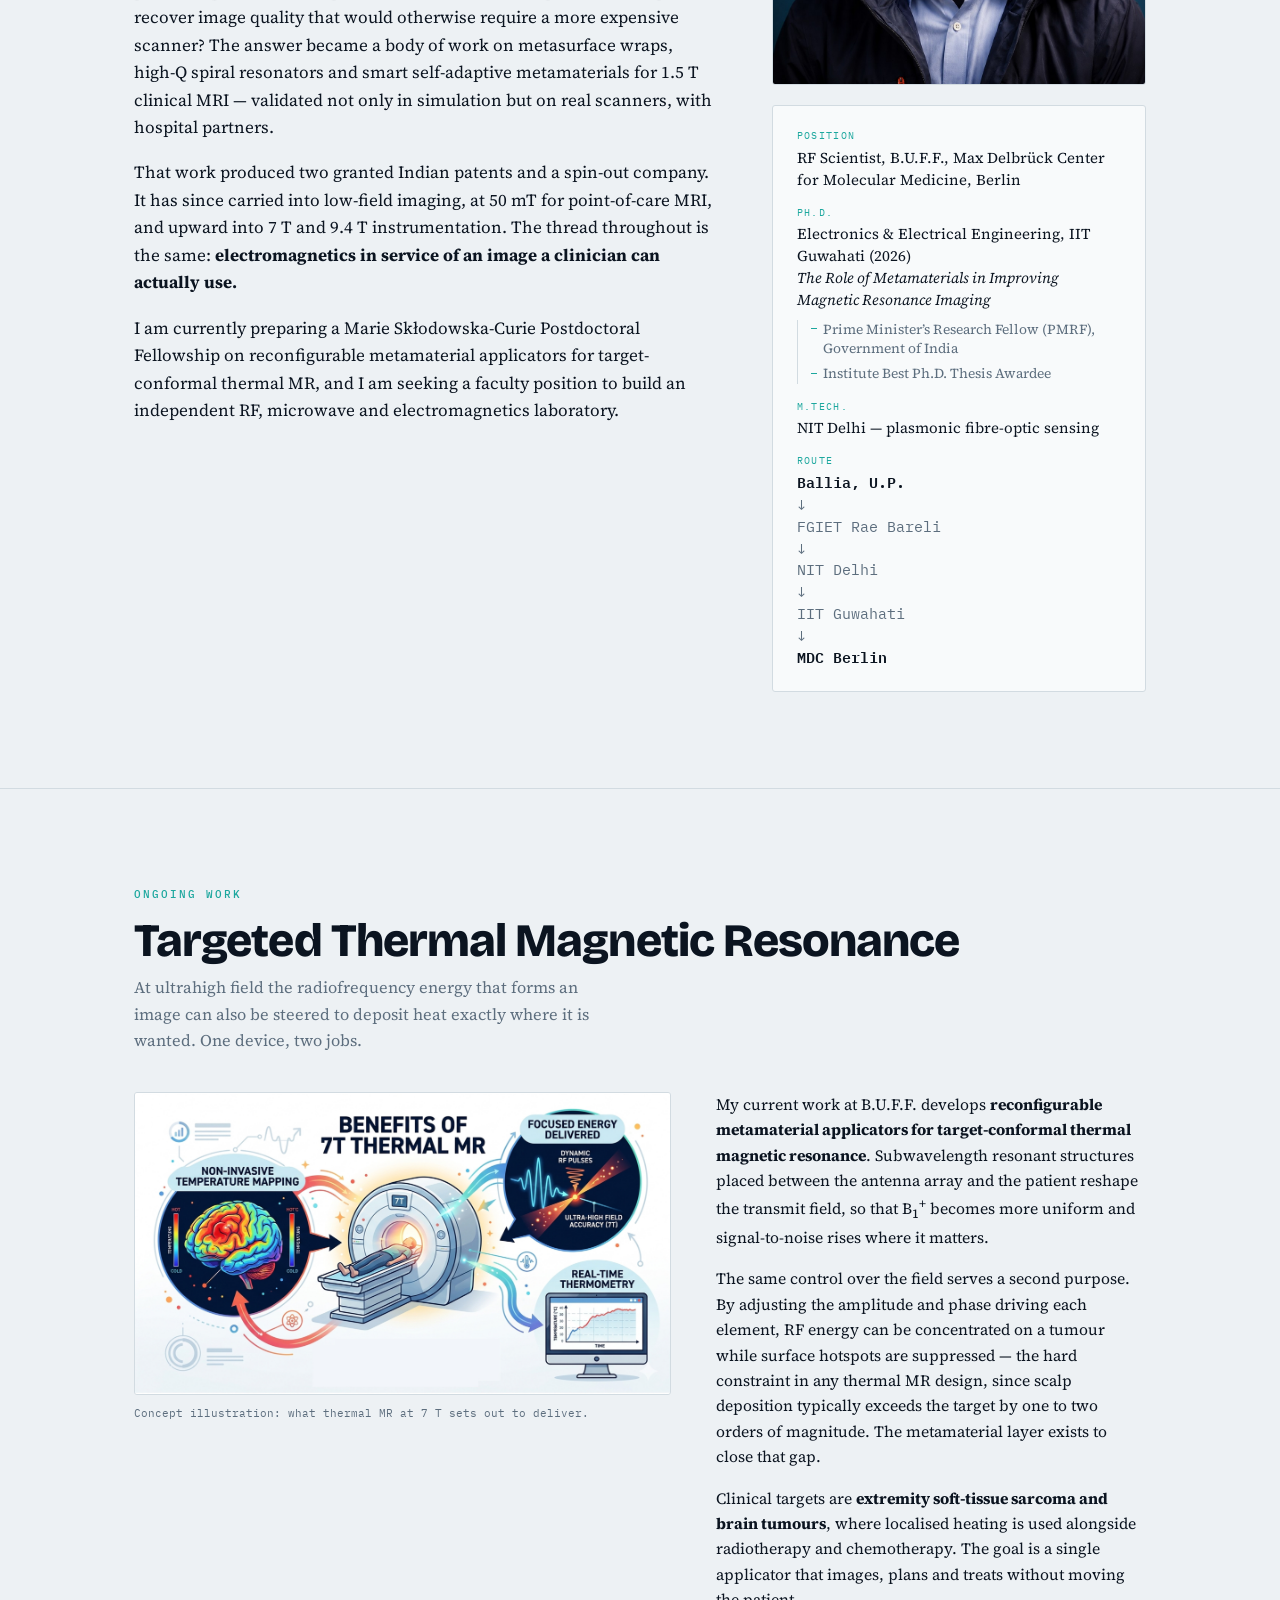
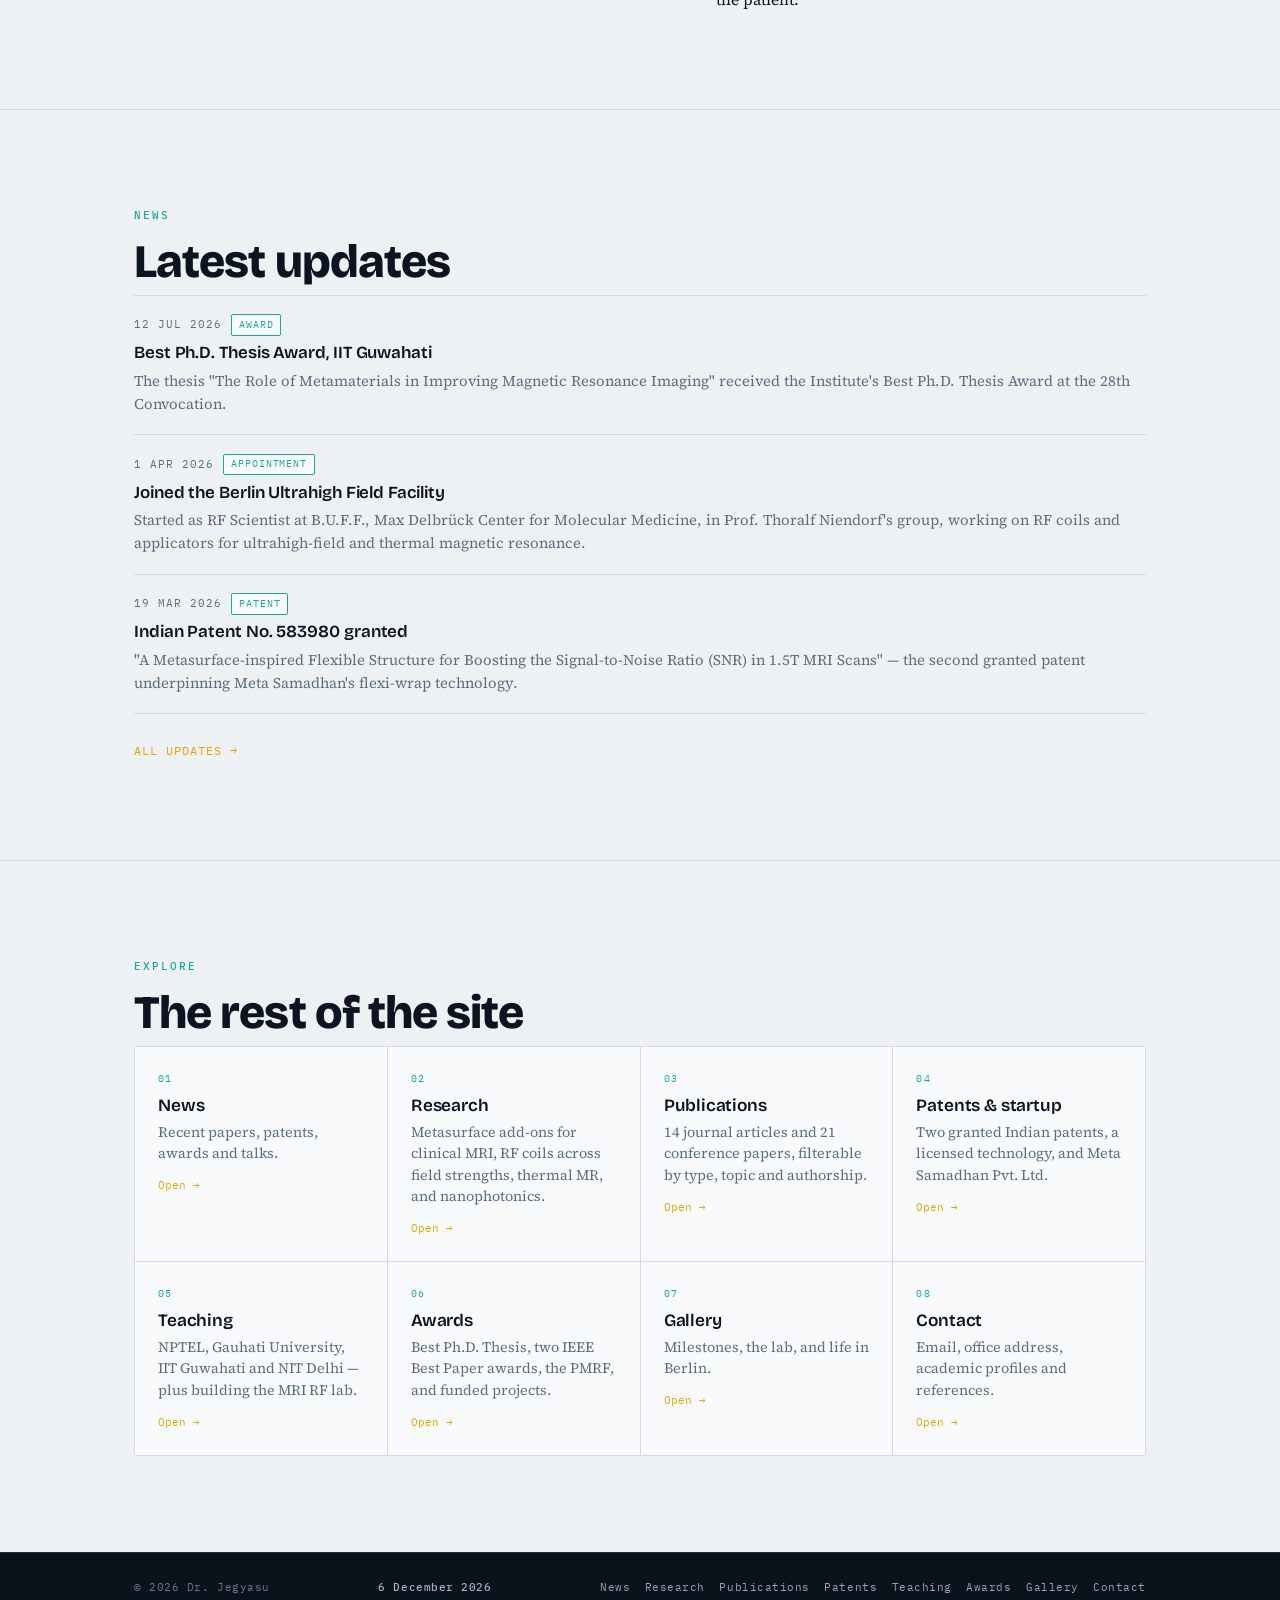
==== commit 7607790e: "Add files via upload" ====
--- a/index.html
+++ b/index.html
@@ -76,8 +76,12 @@
     </div>
     <aside>
       <figure class="portrait">
-        <!-- Photo: portrait.jpg, sitting next to index.html at the repo root -->
-        <img src="portrait.jpg" alt="Dr. Jegyasu" onerror="this.closest('.portrait').classList.add('noimg')">
+        <!-- Photo: portrait.jpg, sitting next to index.html at the repo root.
+             Bump ?v= when you replace the file, so browsers and the GitHub Pages
+             CDN fetch the new image instead of the cached one. -->
+        <img src="portrait.jpg?v=2026-08" alt="Portrait of Dr. Jegyasu, RF Scientist at the Berlin Ultrahigh Field Facility"
+             width="1000" height="1000" decoding="async"
+             onerror="this.closest('.portrait').classList.add('noimg')">
         <span class="ph-note">Portrait &rarr; portrait.jpg</span>
       </figure>
       <div class="facts">
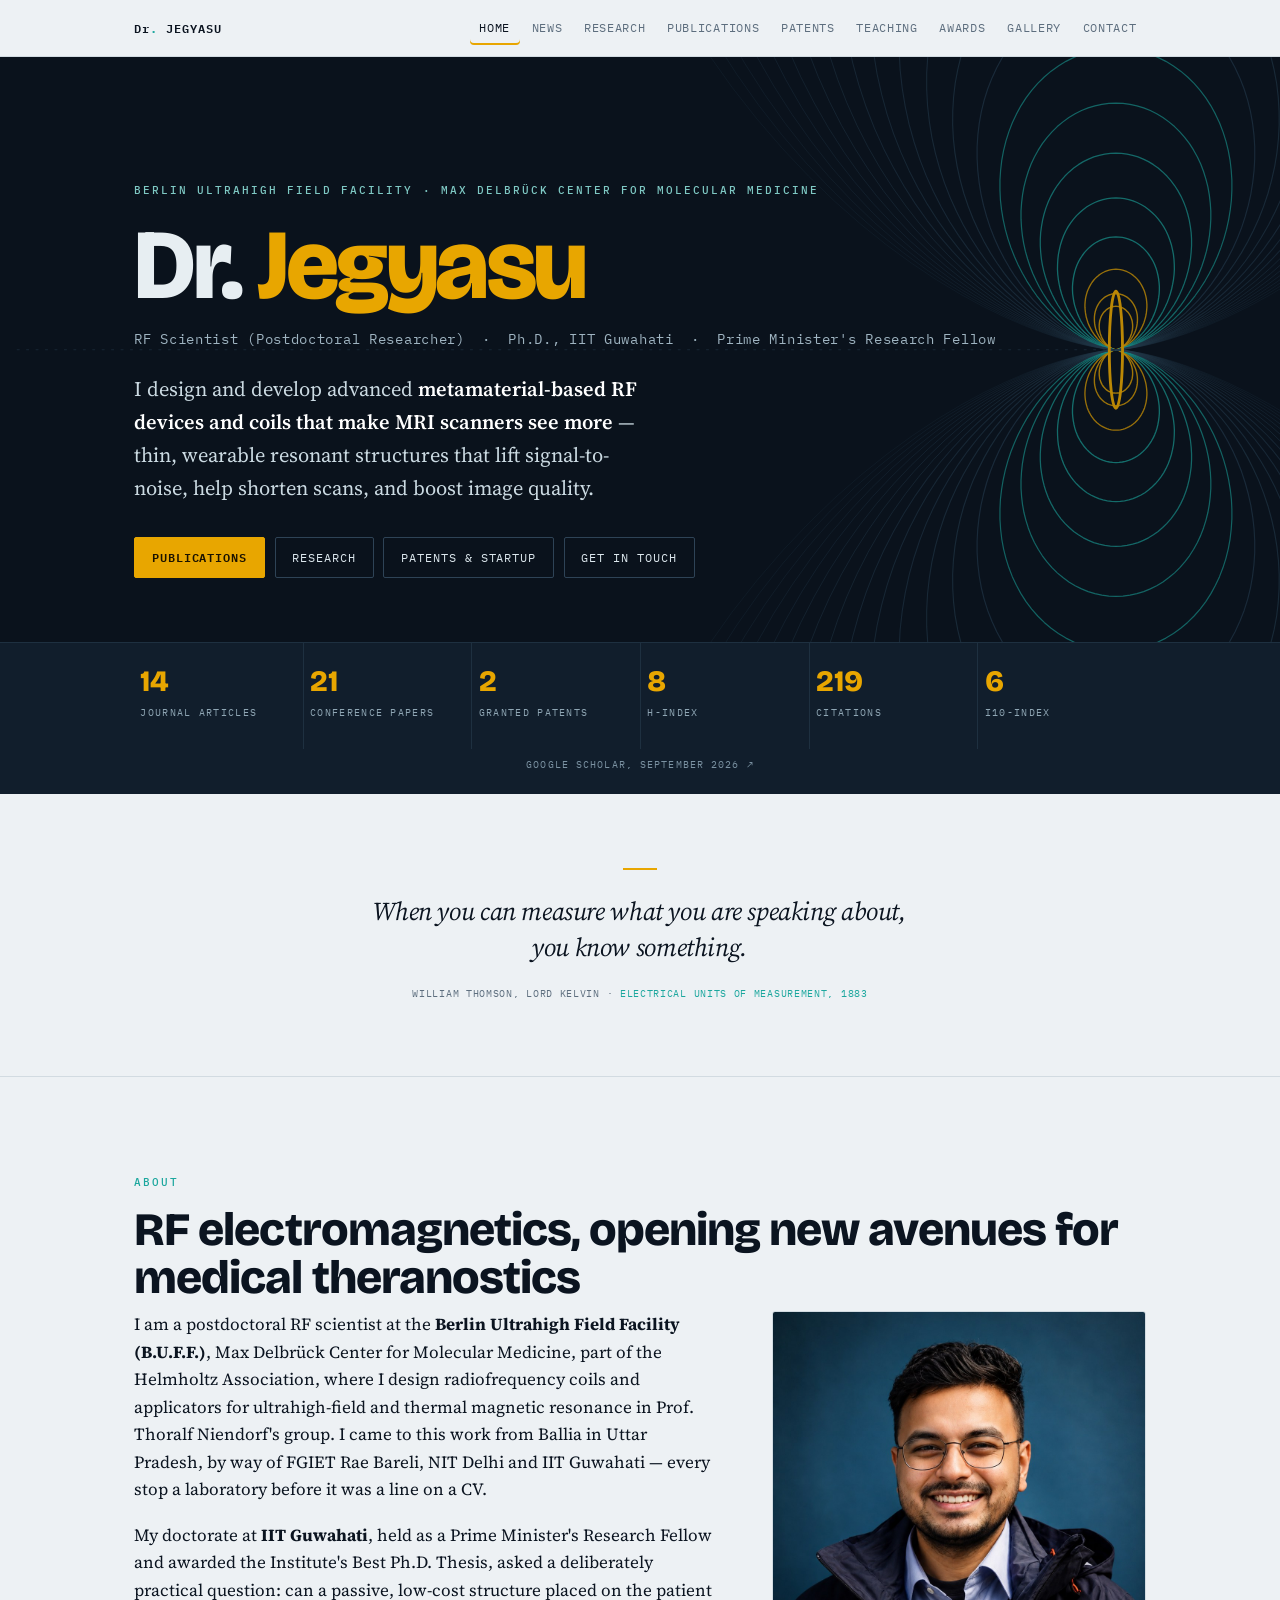
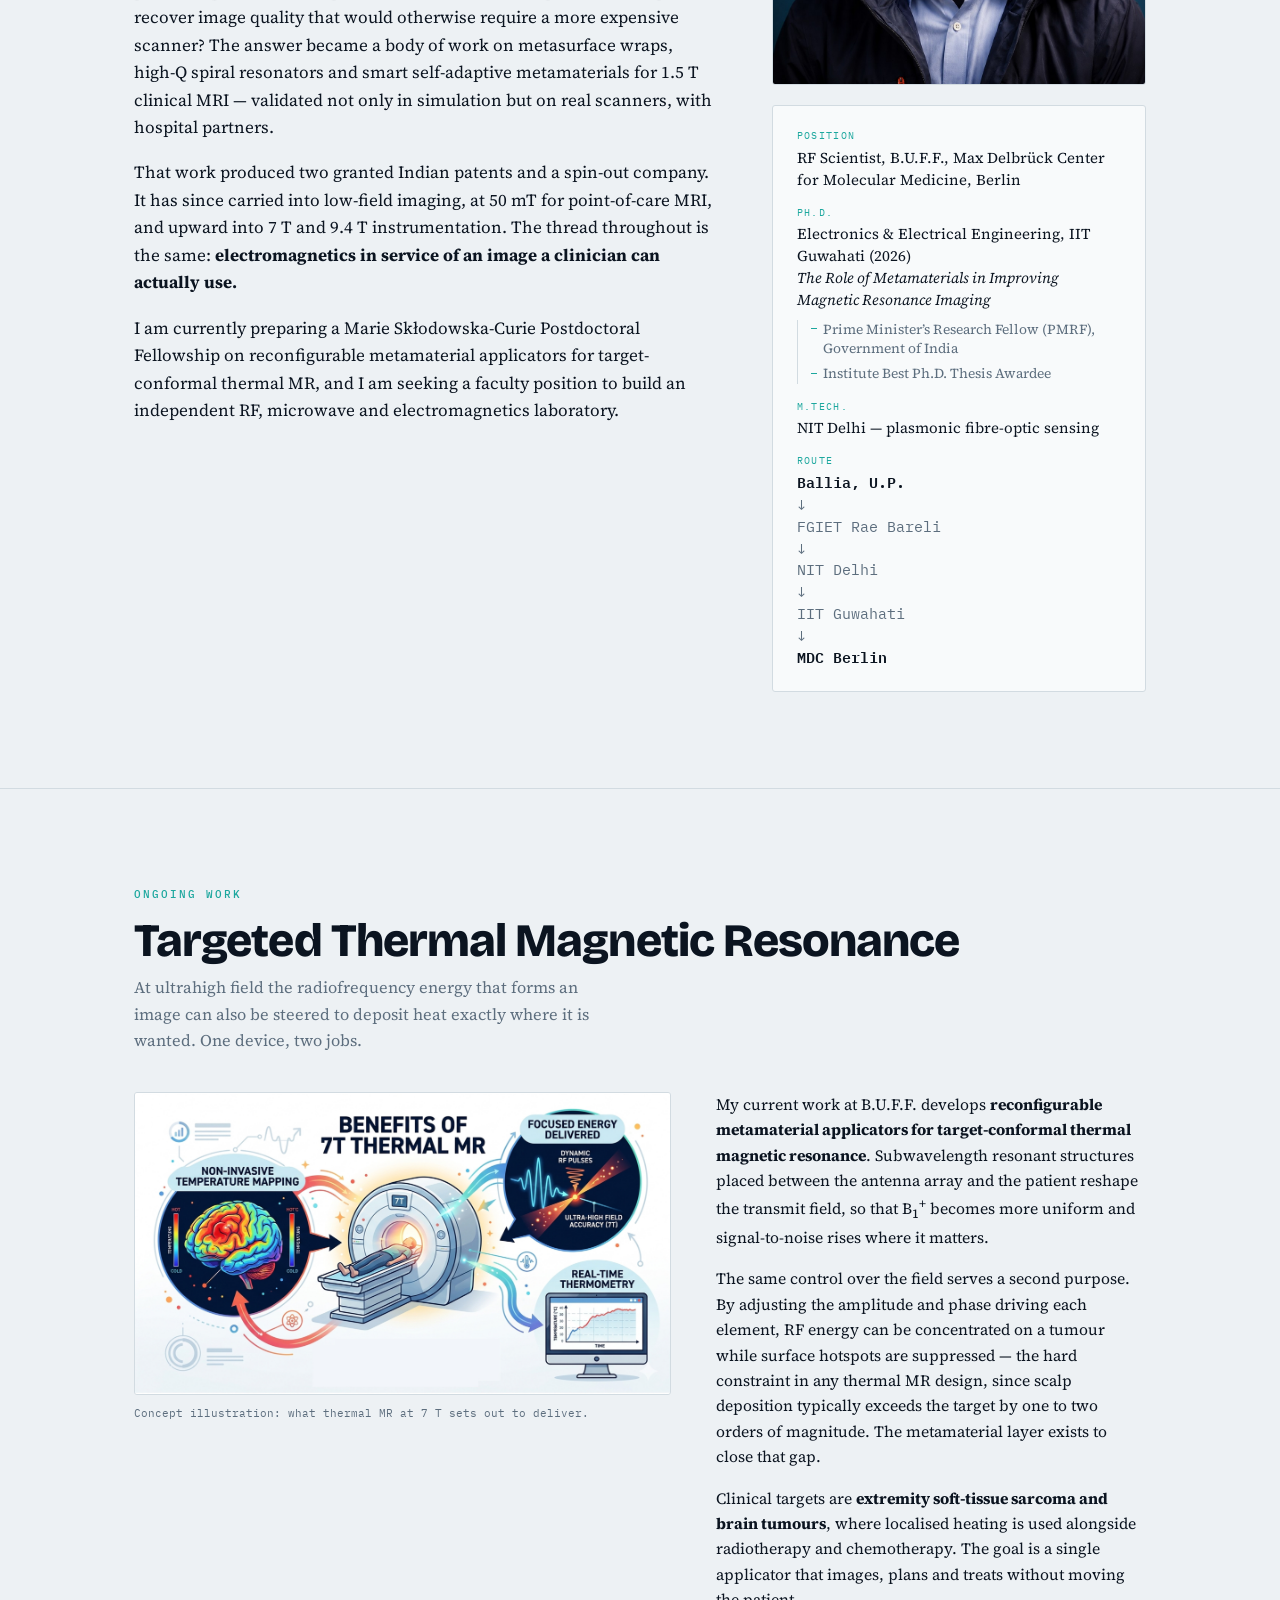
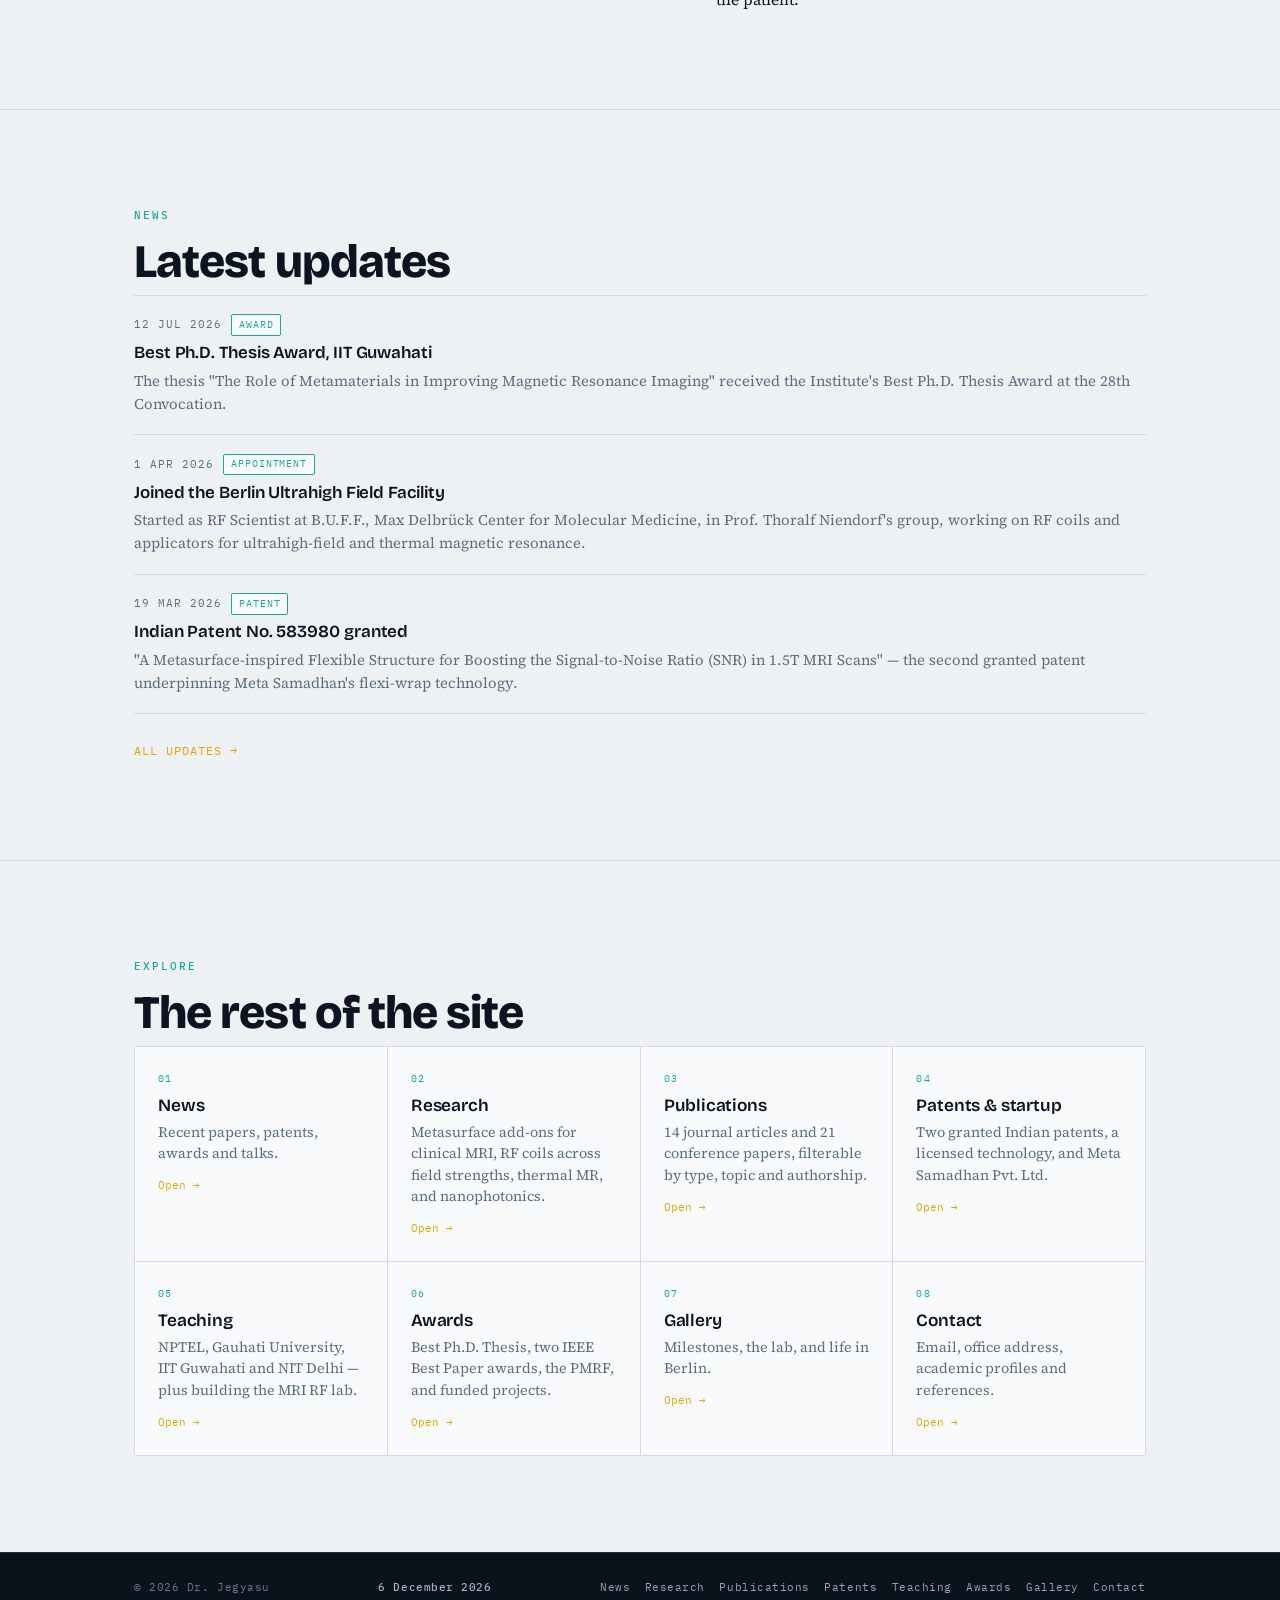
==== commit 14ff1929: "Update homepage Scholar metrics to 219 citations (September 2026) Co-Authored-By: Claude Opus 5.5 <n" ====
--- a/index.html
+++ b/index.html
@@ -48,11 +48,11 @@
     <div class="metric"><b>21</b><span>Conference papers</span></div>
     <div class="metric"><b>2</b><span>Granted patents</span></div>
     <div class="metric"><b>8</b><span>h-index</span></div>
-    <div class="metric"><b>195</b><span>Citations</span></div>
+    <div class="metric"><b>219</b><span>Citations</span></div>
     <div class="metric"><b>6</b><span>i10-index</span></div>
   </div>
   <p class="metrics-note">
-    <a href="https://scholar.google.com/citations?user=ivT6MMMAAAAJ&amp;hl=en" target="_blank" rel="noopener">Google Scholar, August 2026 &nearr;</a>
+    <a href="https://scholar.google.com/citations?user=ivT6MMMAAAAJ&amp;hl=en" target="_blank" rel="noopener">Google Scholar, September 2026 &nearr;</a>
   </p>
 </div>
 
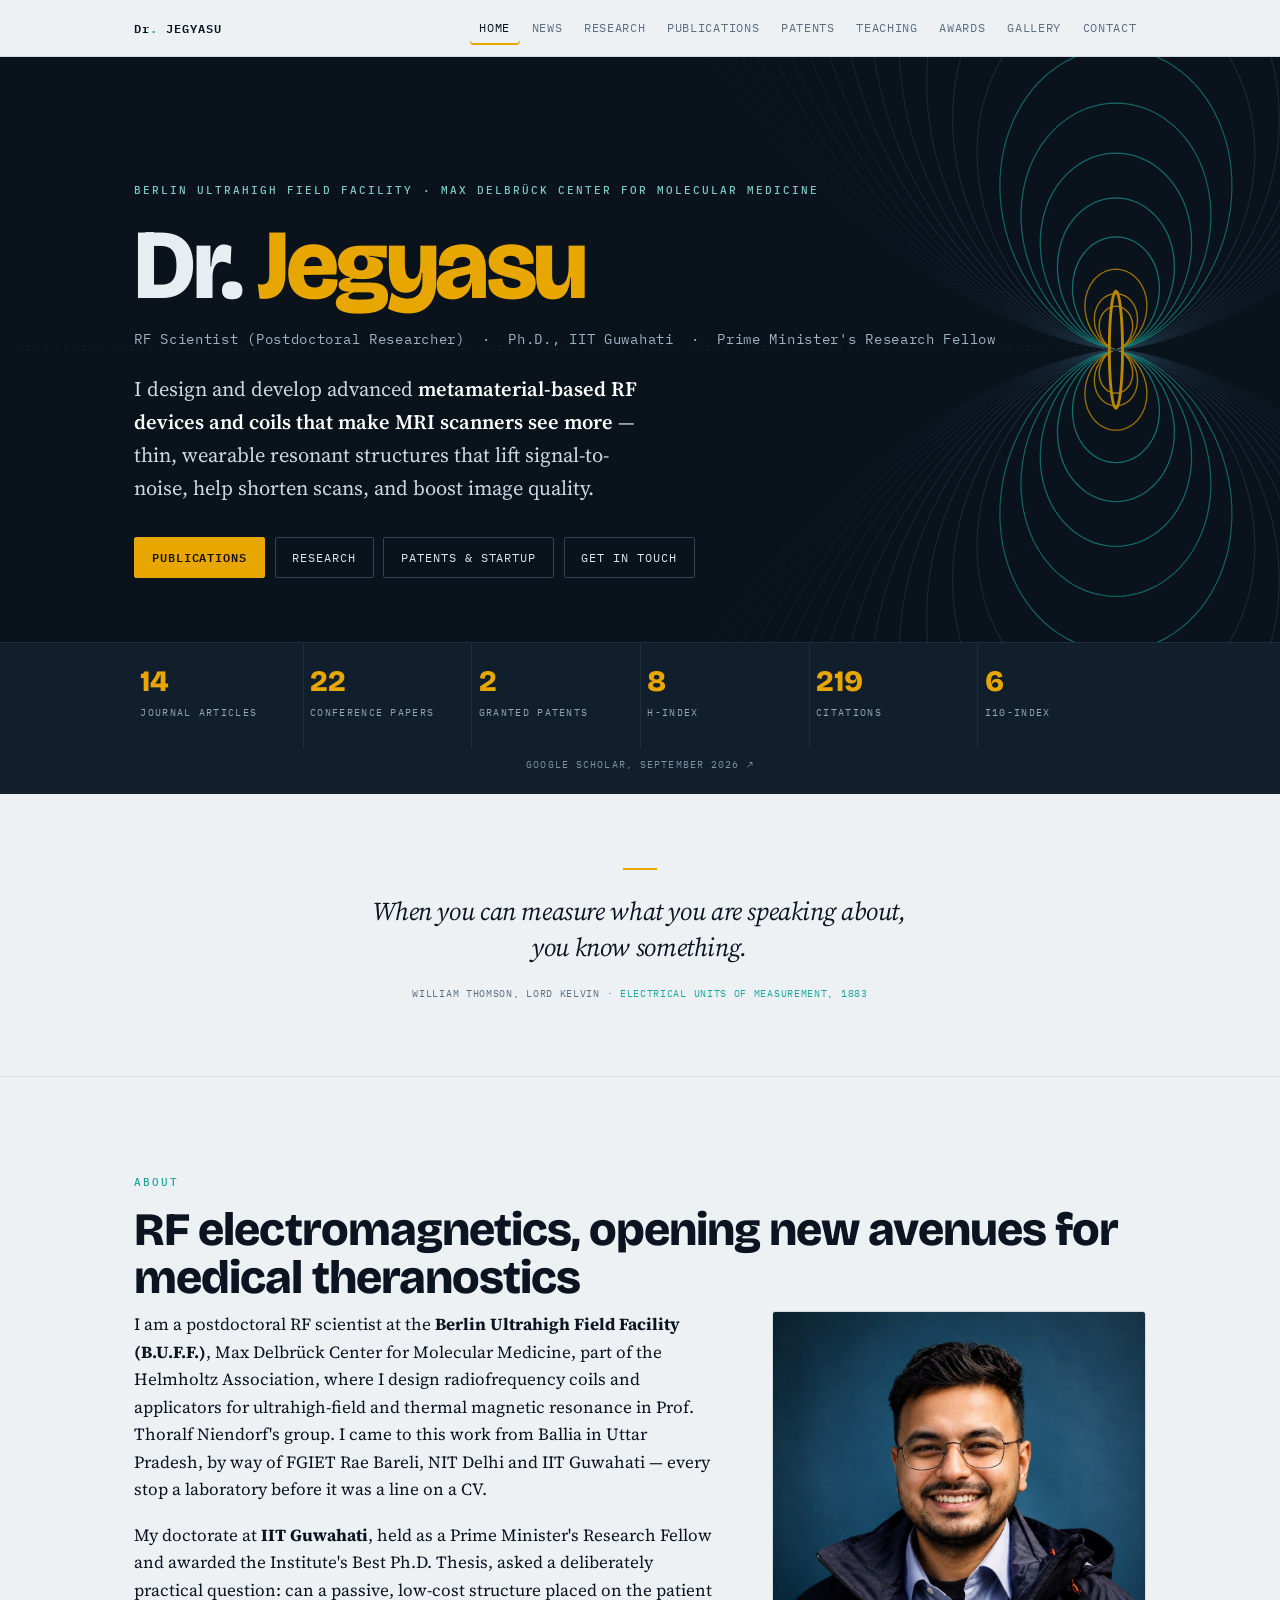
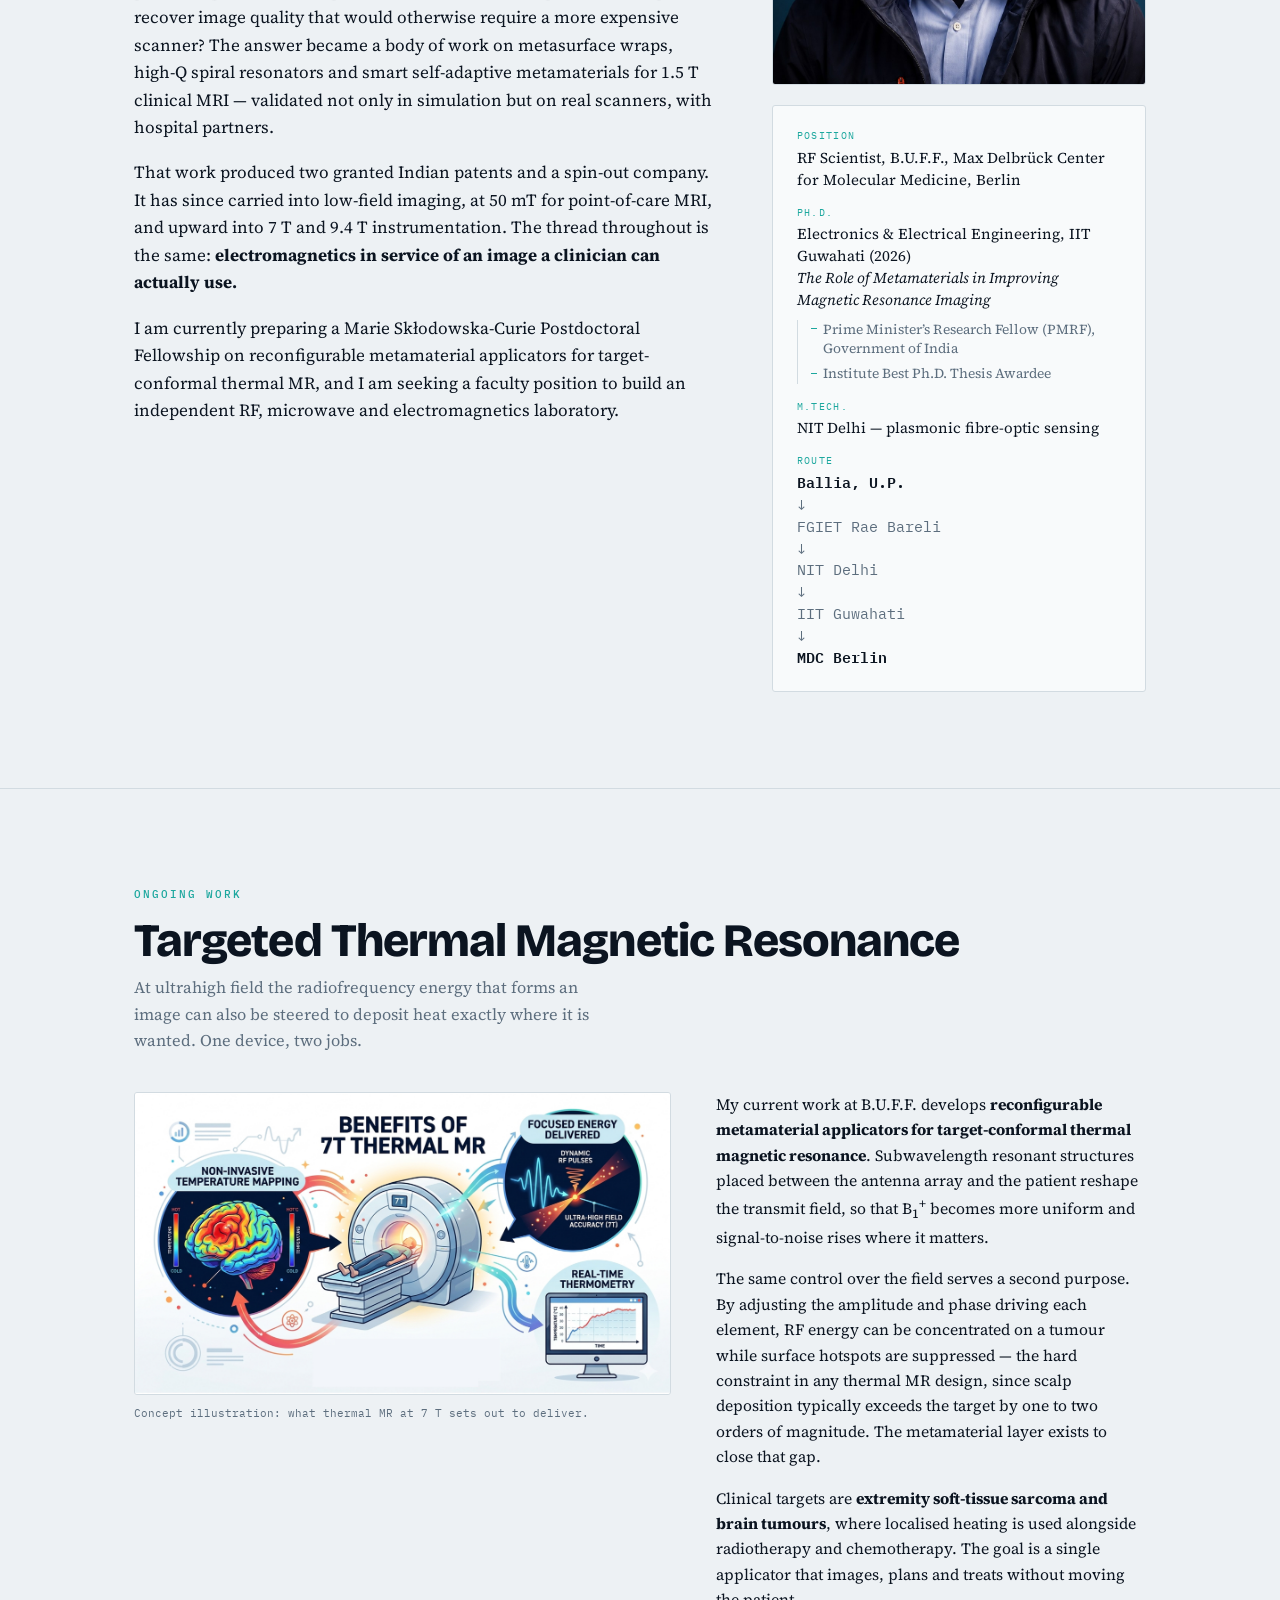
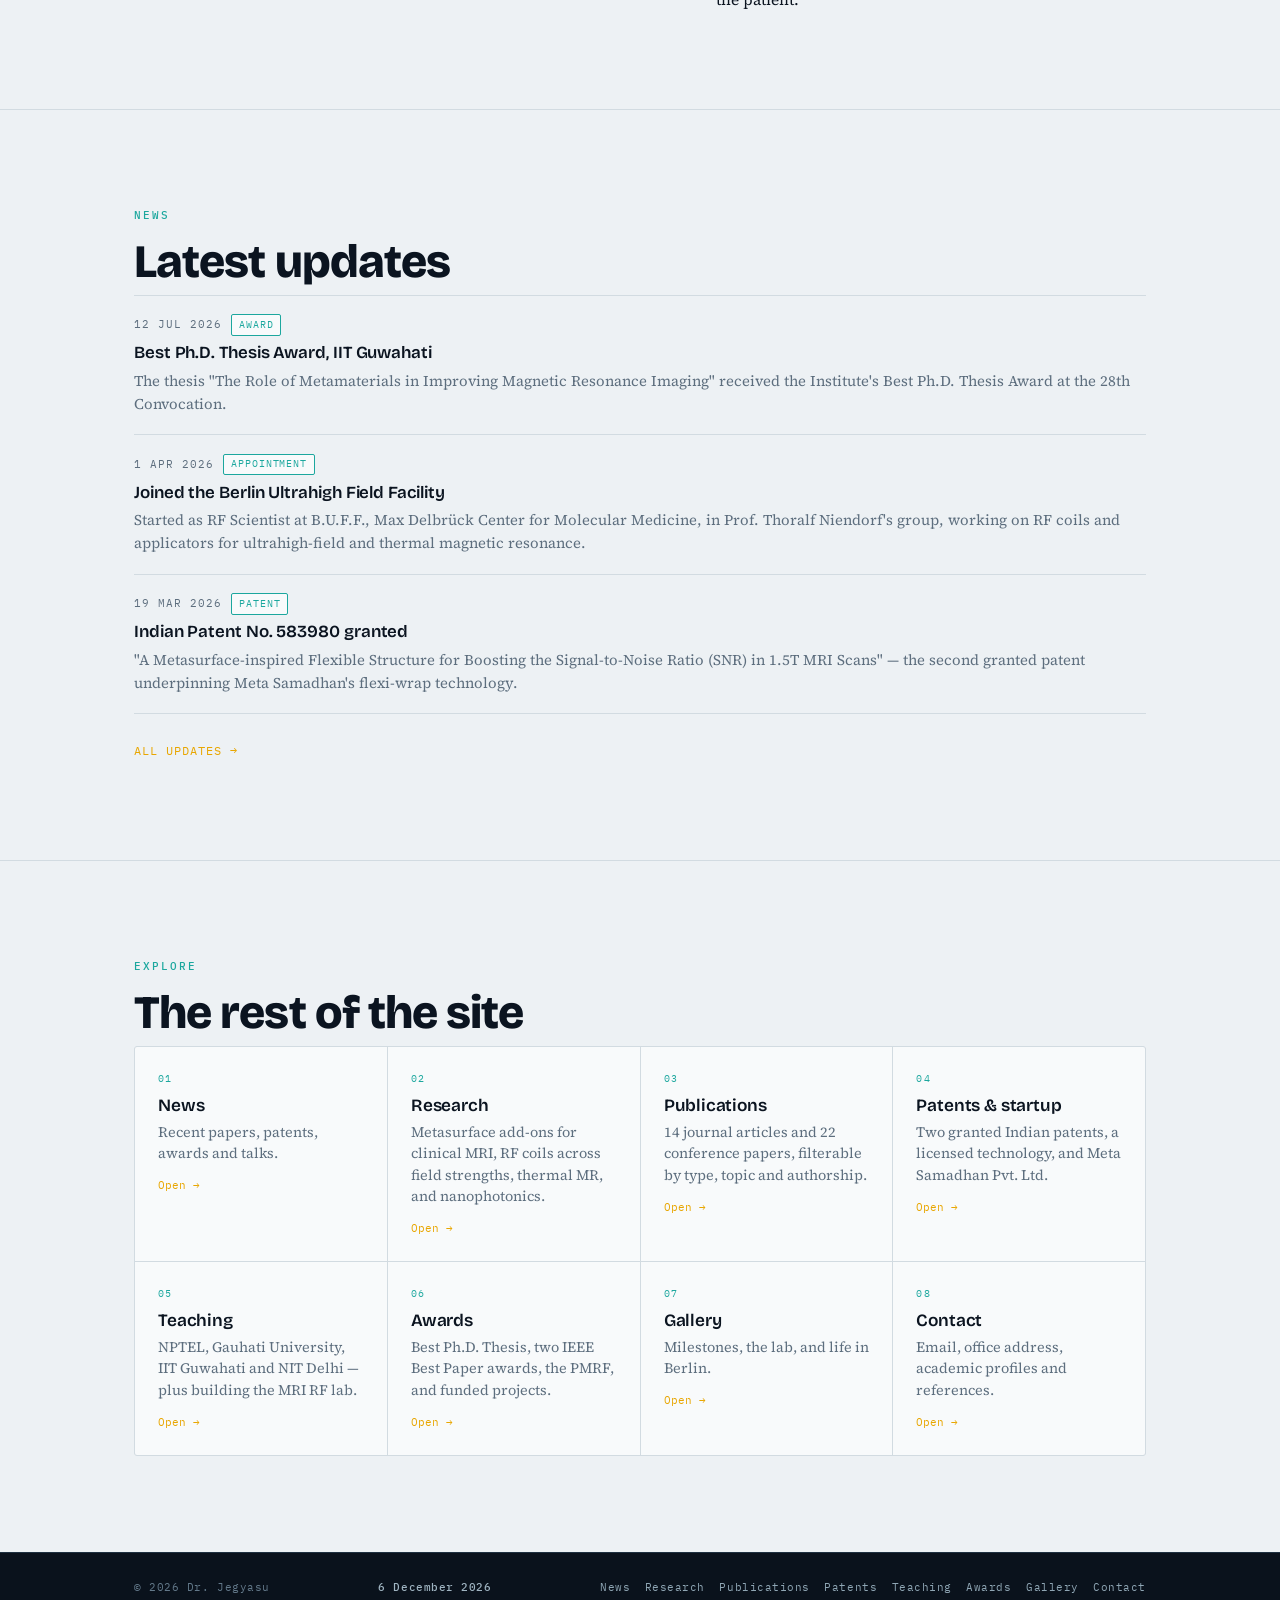
==== commit 65535f86: "Add ESMRMB 2026 conference paper on metamaterial bow-tie array at 7T Adds the entry to pubs.js and u" ====
--- a/index.html
+++ b/index.html
@@ -41,18 +41,19 @@
     </div>
   </div>
 </header><div class="metrics">
-  <!-- Citation figures are edited by hand. Update the numbers below and the date
-       in the line under the strip when you refresh them from Google Scholar. -->
+  <!-- h-index, citations, i10-index and the date are filled in from metrics.json
+       (refreshed daily by .github/workflows/scholar.yml). The numbers written here
+       are only a fallback if that file cannot be loaded. -->
   <div class="metrics-in">
     <div class="metric"><b>14</b><span>Journal articles</span></div>
-    <div class="metric"><b>21</b><span>Conference papers</span></div>
+    <div class="metric"><b>22</b><span>Conference papers</span></div>
     <div class="metric"><b>2</b><span>Granted patents</span></div>
-    <div class="metric"><b>8</b><span>h-index</span></div>
-    <div class="metric"><b>219</b><span>Citations</span></div>
-    <div class="metric"><b>6</b><span>i10-index</span></div>
+    <div class="metric"><b id="m-h">8</b><span>h-index</span></div>
+    <div class="metric"><b id="m-cit">219</b><span>Citations</span></div>
+    <div class="metric"><b id="m-i10">6</b><span>i10-index</span></div>
   </div>
   <p class="metrics-note">
-    <a href="https://scholar.google.com/citations?user=ivT6MMMAAAAJ&amp;hl=en" target="_blank" rel="noopener">Google Scholar, September 2026 &nearr;</a>
+    <a href="https://scholar.google.com/citations?user=ivT6MMMAAAAJ&amp;hl=en" target="_blank" rel="noopener">Google Scholar, <span id="m-date">September 2026</span> &nearr;</a>
   </p>
 </div>
 
@@ -133,7 +134,7 @@
   <div class="index-grid">
     <a class="index-card" href="news.html"><span class="k">01</span><h3>News</h3><p>Recent papers, patents, awards and talks.</p><span class="go">Open &rarr;</span></a>
     <a class="index-card" href="research.html"><span class="k">02</span><h3>Research</h3><p>Metasurface add-ons for clinical MRI, RF coils across field strengths, thermal MR, and nanophotonics.</p><span class="go">Open &rarr;</span></a>
-    <a class="index-card" href="publications.html"><span class="k">03</span><h3>Publications</h3><p>14 journal articles and 21 conference papers, filterable by type, topic and authorship.</p><span class="go">Open &rarr;</span></a>
+    <a class="index-card" href="publications.html"><span class="k">03</span><h3>Publications</h3><p>14 journal articles and 22 conference papers, filterable by type, topic and authorship.</p><span class="go">Open &rarr;</span></a>
     <a class="index-card" href="patents.html"><span class="k">04</span><h3>Patents &amp; startup</h3><p>Two granted Indian patents, a licensed technology, and Meta Samadhan Pvt. Ltd.</p><span class="go">Open &rarr;</span></a>
     <a class="index-card" href="teaching.html"><span class="k">05</span><h3>Teaching</h3><p>NPTEL, Gauhati University, IIT Guwahati and NIT Delhi &mdash; plus building the MRI RF lab.</p><span class="go">Open &rarr;</span></a>
     <a class="index-card" href="awards.html"><span class="k">06</span><h3>Awards</h3><p>Best Ph.D. Thesis, two IEEE Best Paper awards, the PMRF, and funded projects.</p><span class="go">Open &rarr;</span></a>
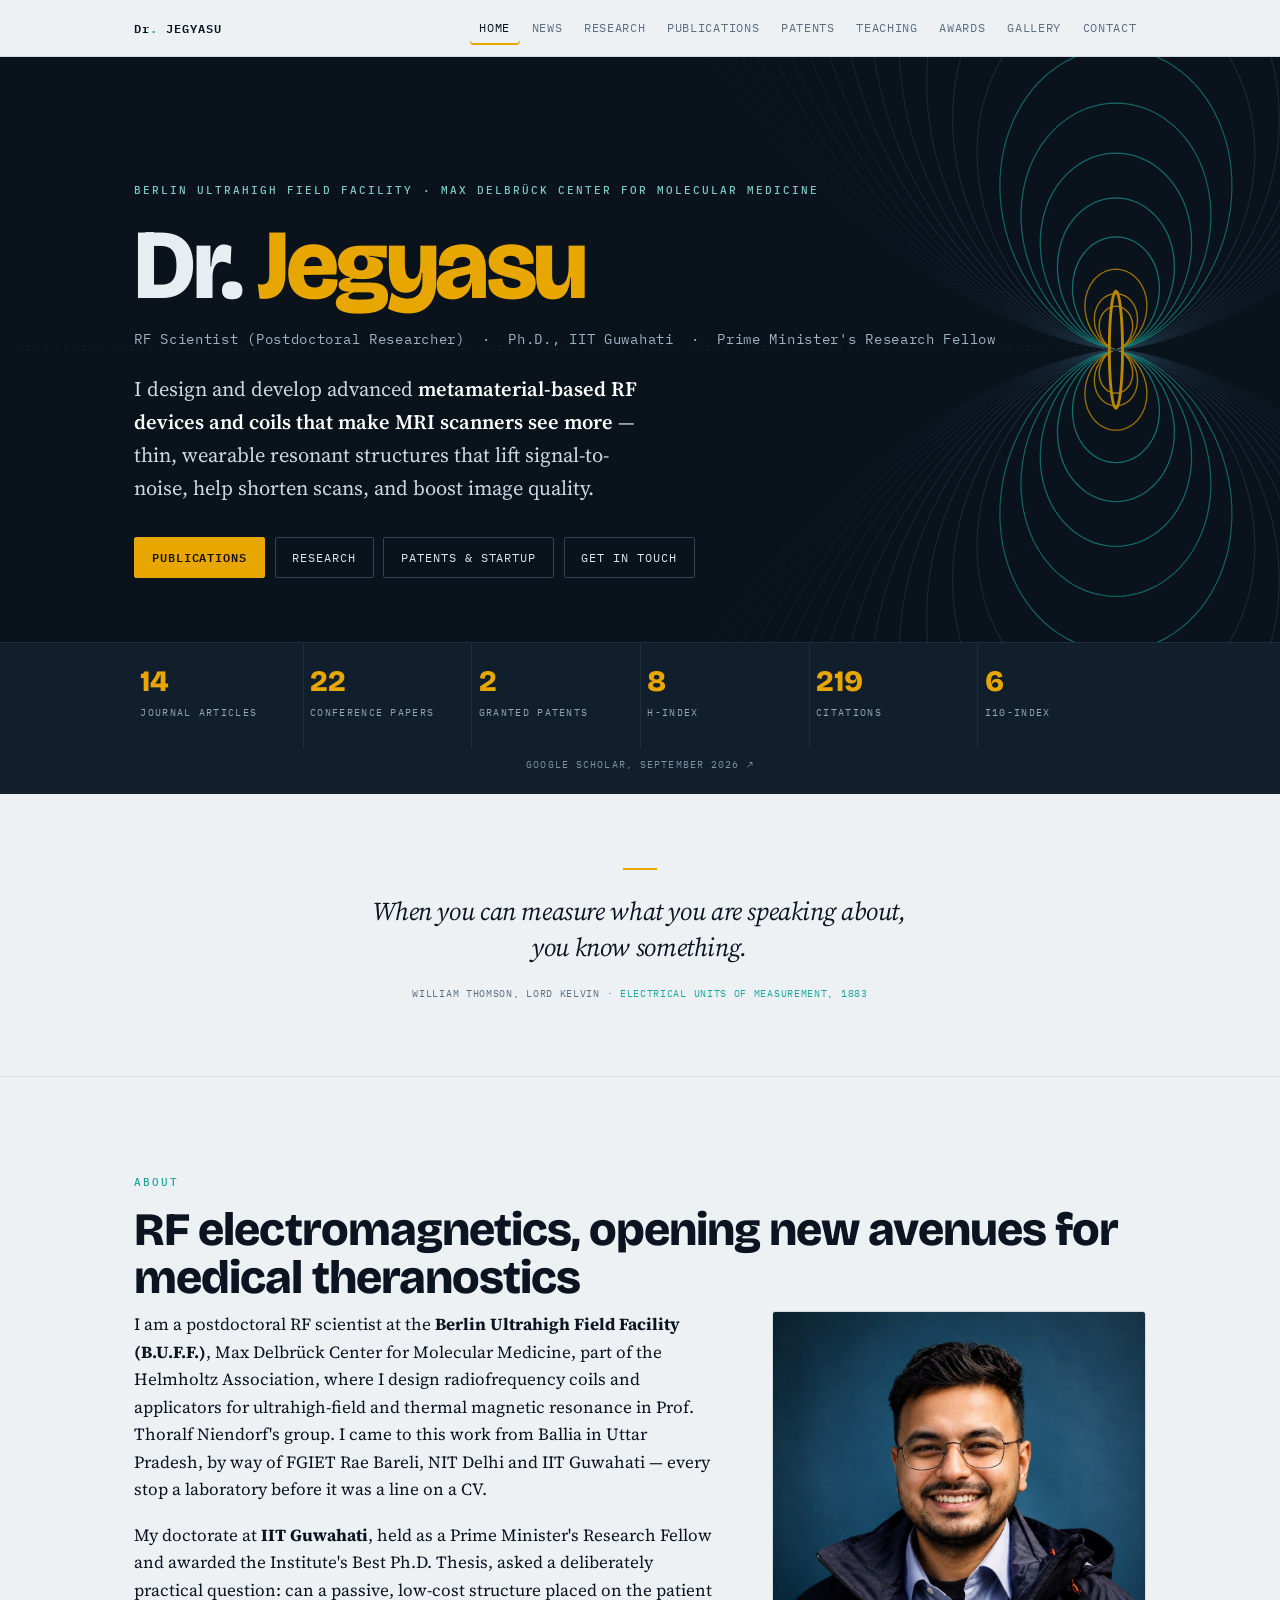
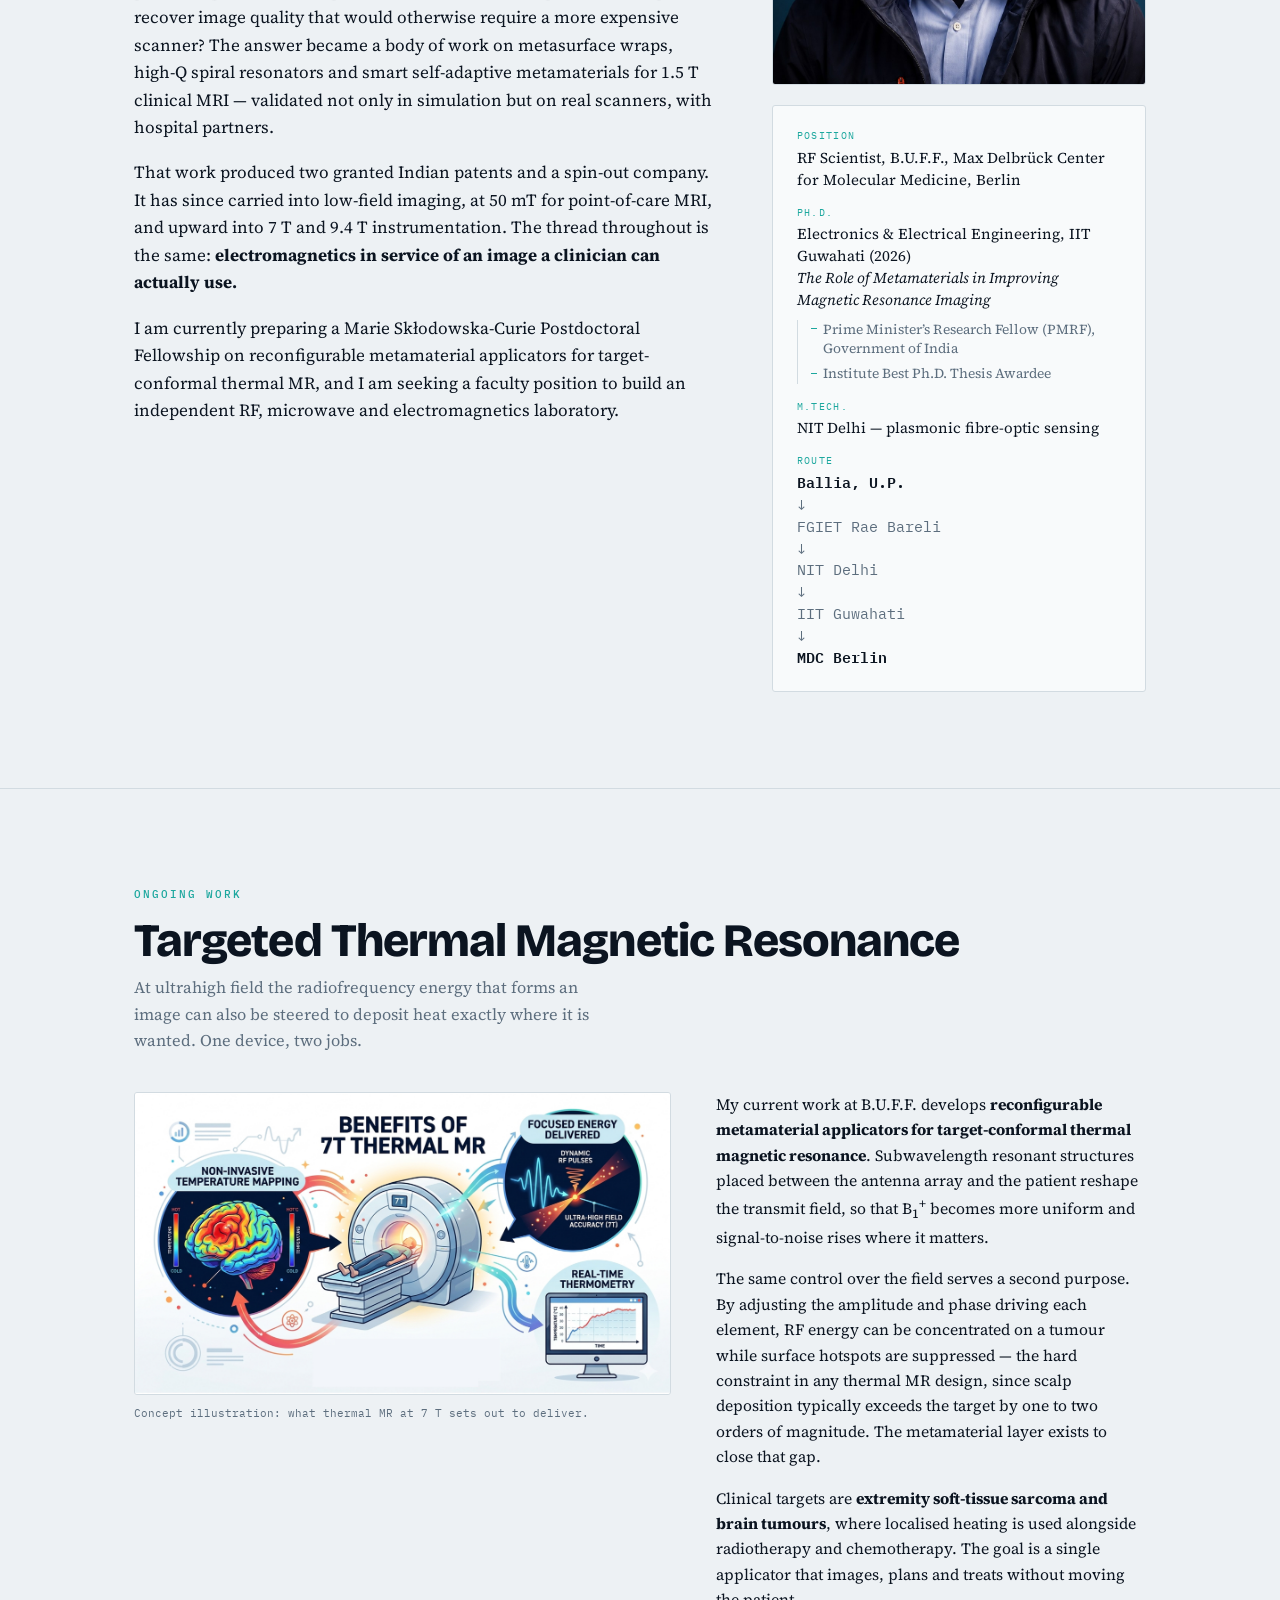
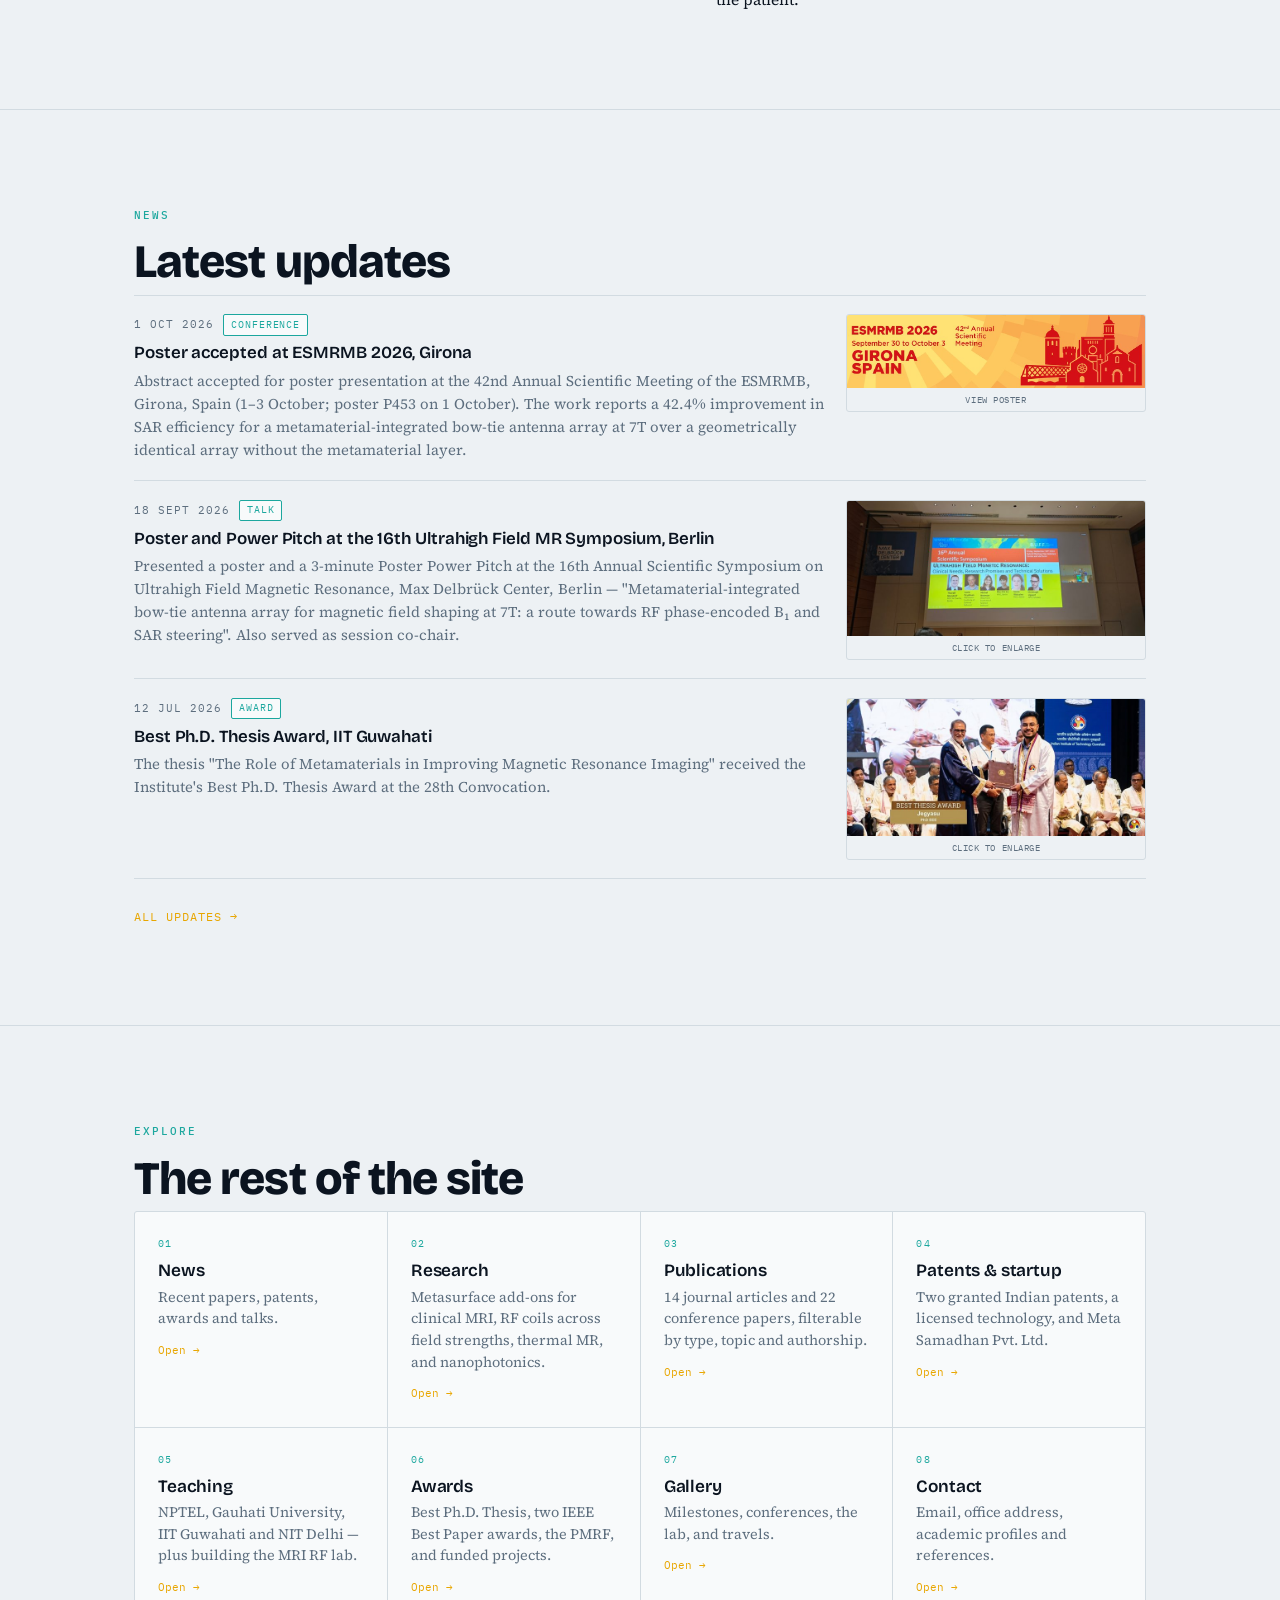
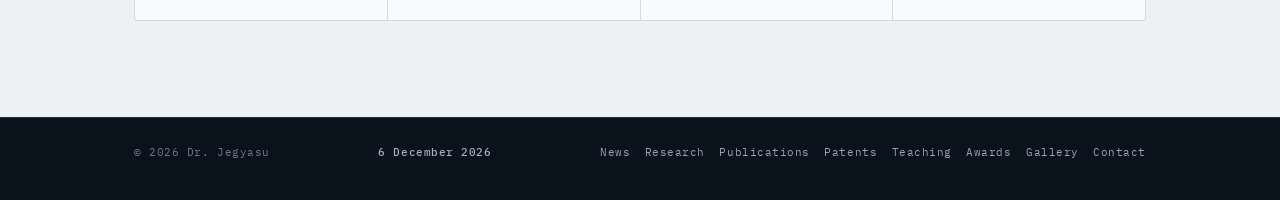
==== commit c532d328: "Broaden gallery heading to cover conferences and travels Co-Authored-By: Claude Opus 5.5 <noreply@an" ====
--- a/index.html
+++ b/index.html
@@ -138,7 +138,7 @@
     <a class="index-card" href="patents.html"><span class="k">04</span><h3>Patents &amp; startup</h3><p>Two granted Indian patents, a licensed technology, and Meta Samadhan Pvt. Ltd.</p><span class="go">Open &rarr;</span></a>
     <a class="index-card" href="teaching.html"><span class="k">05</span><h3>Teaching</h3><p>NPTEL, Gauhati University, IIT Guwahati and NIT Delhi &mdash; plus building the MRI RF lab.</p><span class="go">Open &rarr;</span></a>
     <a class="index-card" href="awards.html"><span class="k">06</span><h3>Awards</h3><p>Best Ph.D. Thesis, two IEEE Best Paper awards, the PMRF, and funded projects.</p><span class="go">Open &rarr;</span></a>
-    <a class="index-card" href="gallery.html"><span class="k">07</span><h3>Gallery</h3><p>Milestones, the lab, and life in Berlin.</p><span class="go">Open &rarr;</span></a>
+    <a class="index-card" href="gallery.html"><span class="k">07</span><h3>Gallery</h3><p>Milestones, conferences, the lab, and travels.</p><span class="go">Open &rarr;</span></a>
     <a class="index-card" href="contact.html"><span class="k">08</span><h3>Contact</h3><p>Email, office address, academic profiles and references.</p><span class="go">Open &rarr;</span></a>
   </div>
 </div></section>
--- a/style.css
+++ b/style.css
@@ -301,6 +301,16 @@
   transition:background-size .22s}
 .news h3 a:hover{background-size:100% 2px}
 .news p{margin:0;font-size:.93rem;color:var(--muted);line-height:1.55}
+.news.has-img{display:grid;grid-template-columns:1fr 120px;gap:1.2rem;align-items:start}
+.news-thumb{padding:0;border:1px solid var(--rule);border-radius:3px;background:none;cursor:zoom-in;
+  display:block;width:100%;text-align:center;color:var(--muted);transition:border-color .2s}
+.news-thumb:hover,.news-thumb:focus-visible{border-color:var(--peak)}
+.news-thumb img{display:block;width:100%;height:auto;border-radius:2px 2px 0 0}
+.news-thumb span{display:block;font-family:var(--mono);font-size:.58rem;letter-spacing:.06em;
+  text-transform:uppercase;padding:.3rem .2rem}
+@media(max-width:520px){ .news.has-img{grid-template-columns:1fr 84px;gap:.9rem} }
+.news.has-img.wide{grid-template-columns:1fr minmax(200px,300px)}
+@media(max-width:640px){ .news.has-img.wide{grid-template-columns:1fr} }
 .more{margin:1.4rem 0 0}
 .more a{font-family:var(--mono);font-size:.72rem;letter-spacing:.09em;text-transform:uppercase;
   text-decoration:none;color:var(--peak)}
@@ -376,6 +386,11 @@
 .lb-close{top:1.1rem;right:1.1rem}
 .lb-prev{left:1.1rem;top:50%;transform:translateY(-50%)}
 .lb-next{right:1.1rem;top:50%;transform:translateY(-50%)}
+/* tall images (posters): full width, scroll inside the viewer to read */
+.lightbox.tall{align-items:flex-start}
+.lightbox.tall figure{max-height:none;height:100%;overflow-y:auto;width:min(1000px,92vw);
+  justify-content:flex-start}
+.lightbox.tall img{max-height:none;width:100%}
 
 
 /* ---------- sub-points inside a fact ---------- */
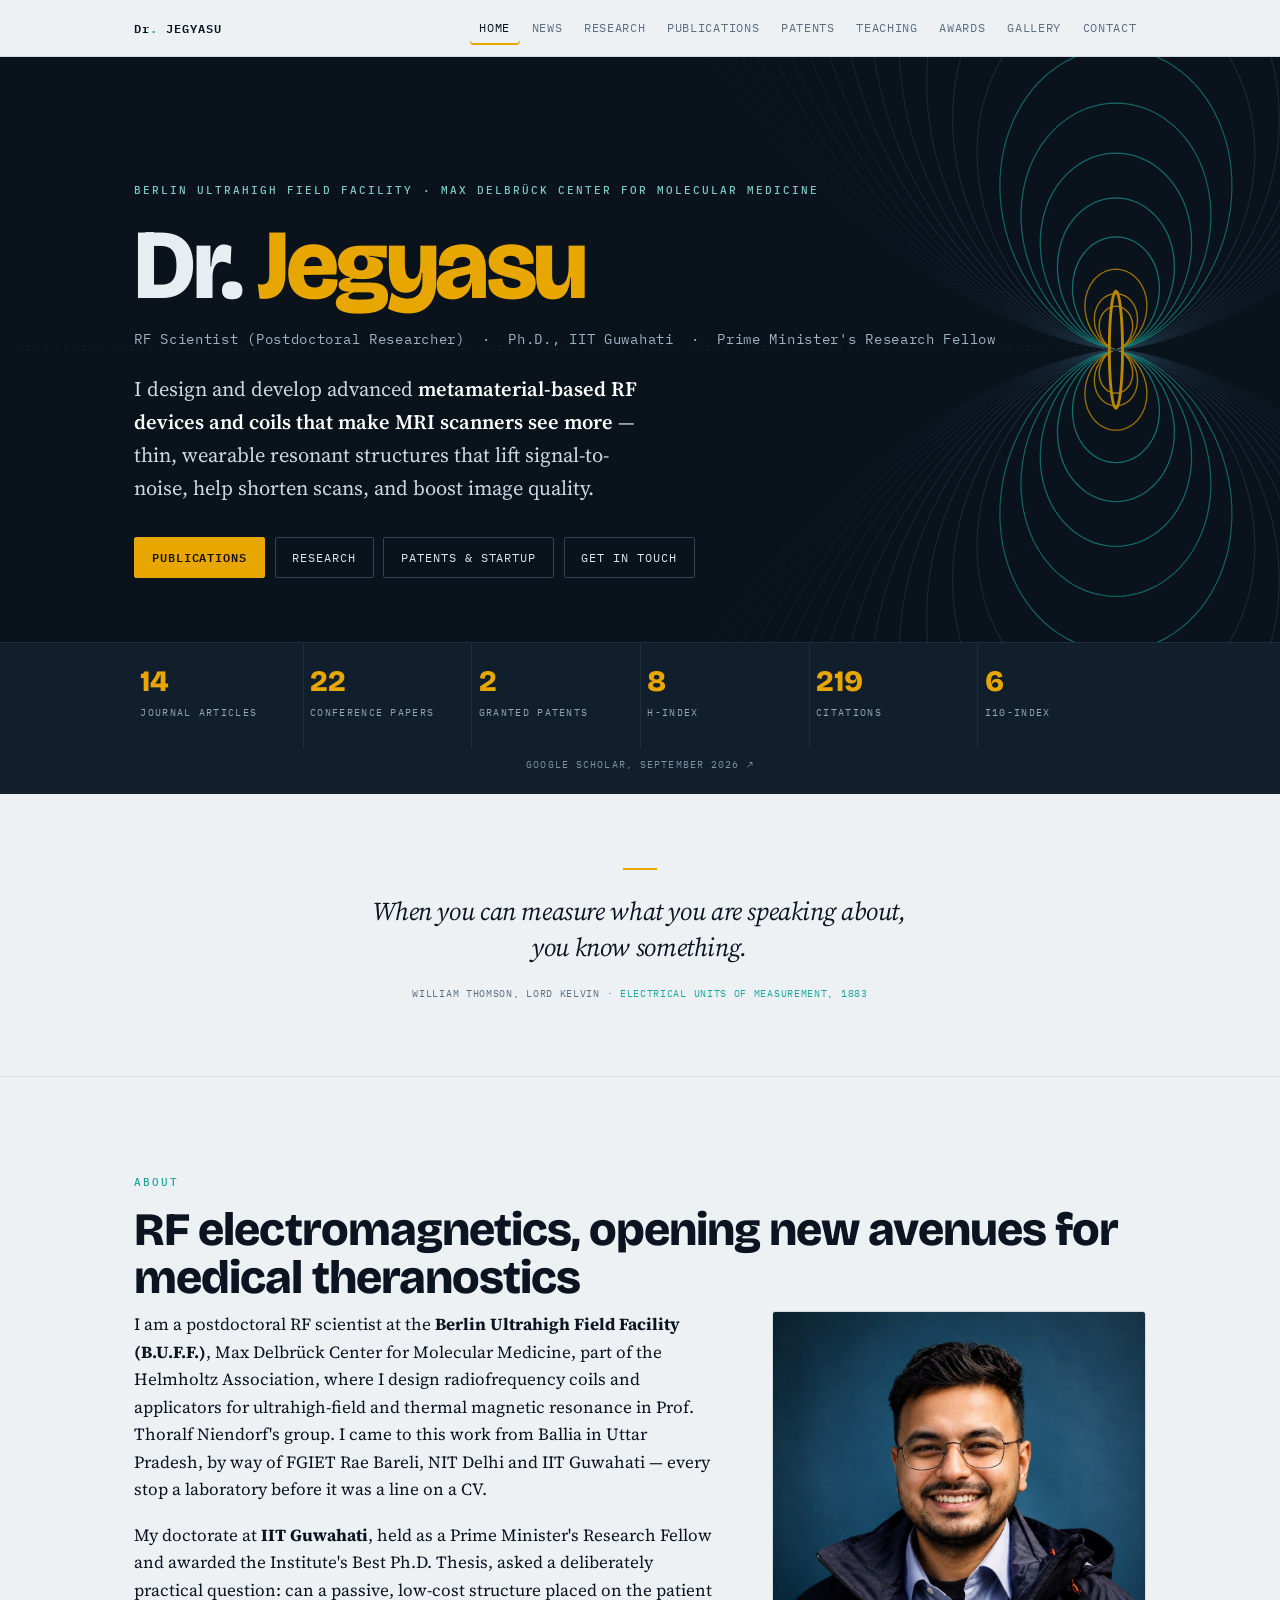
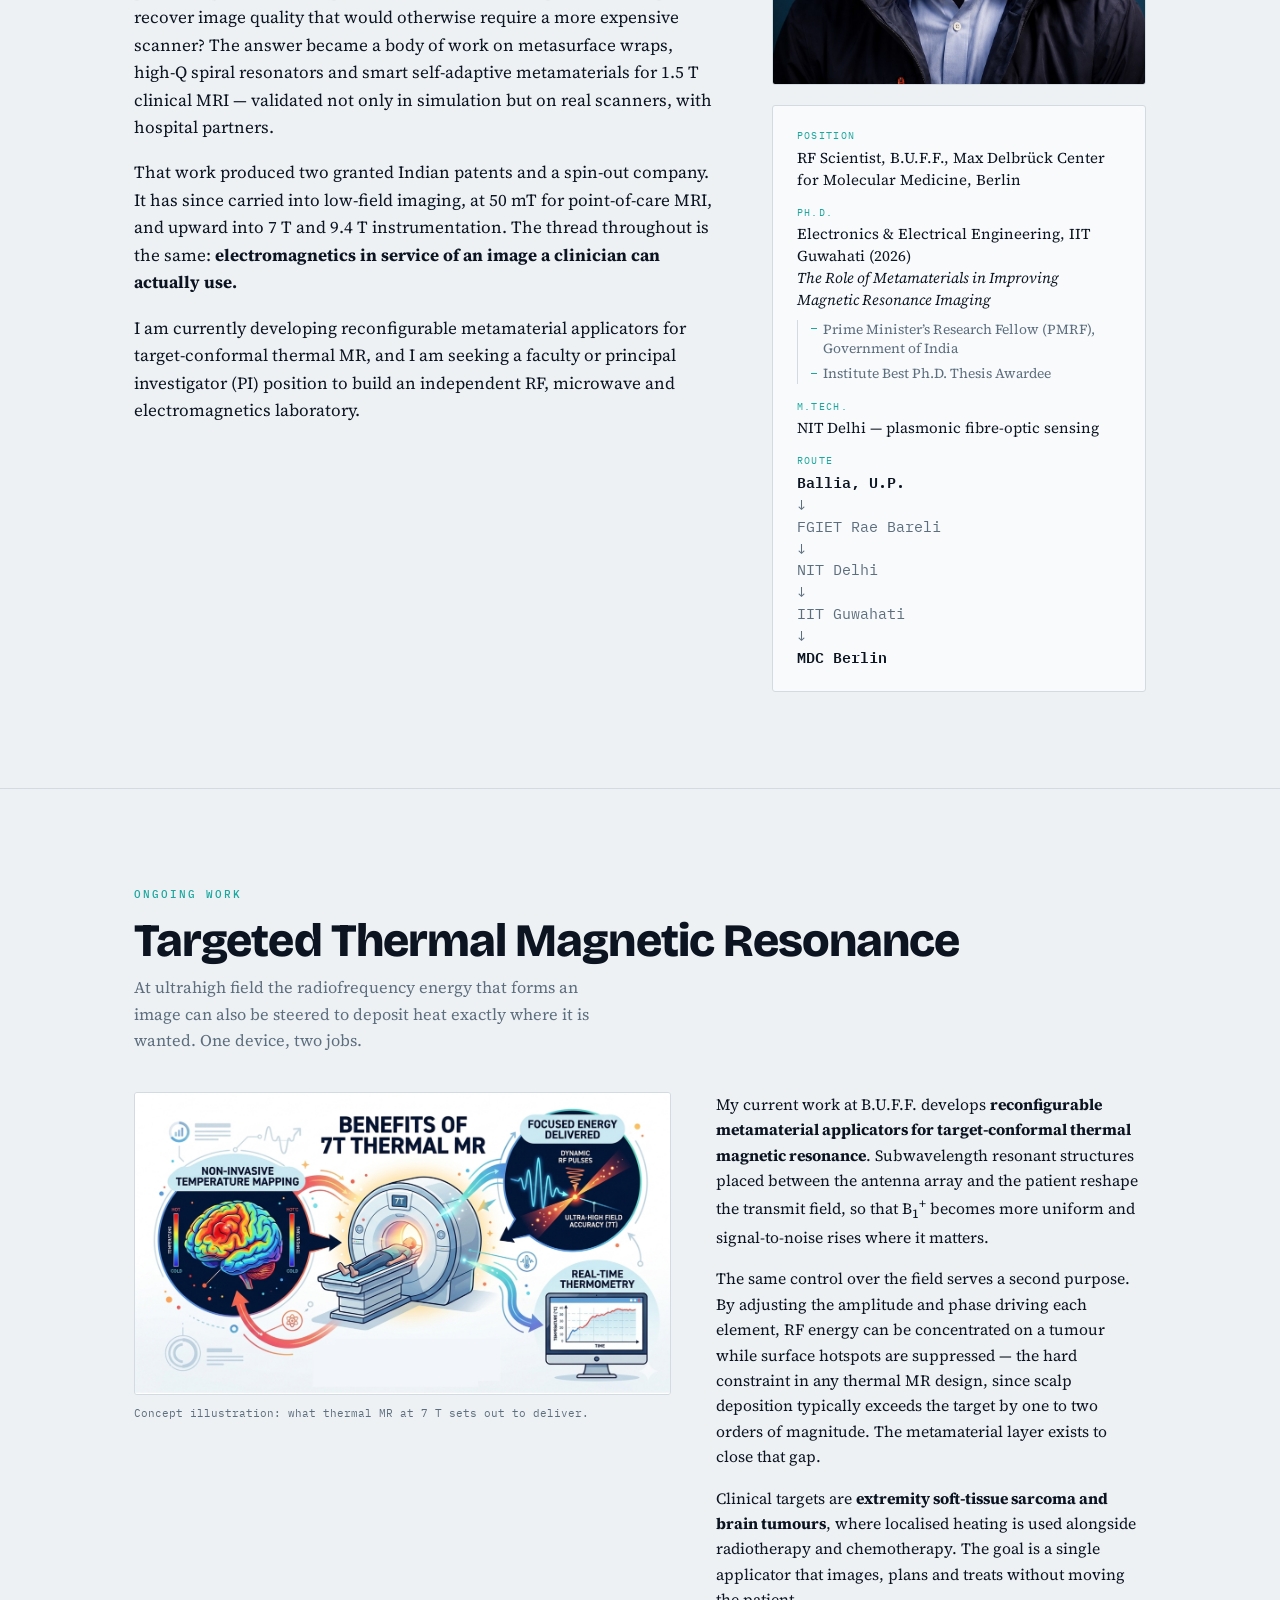
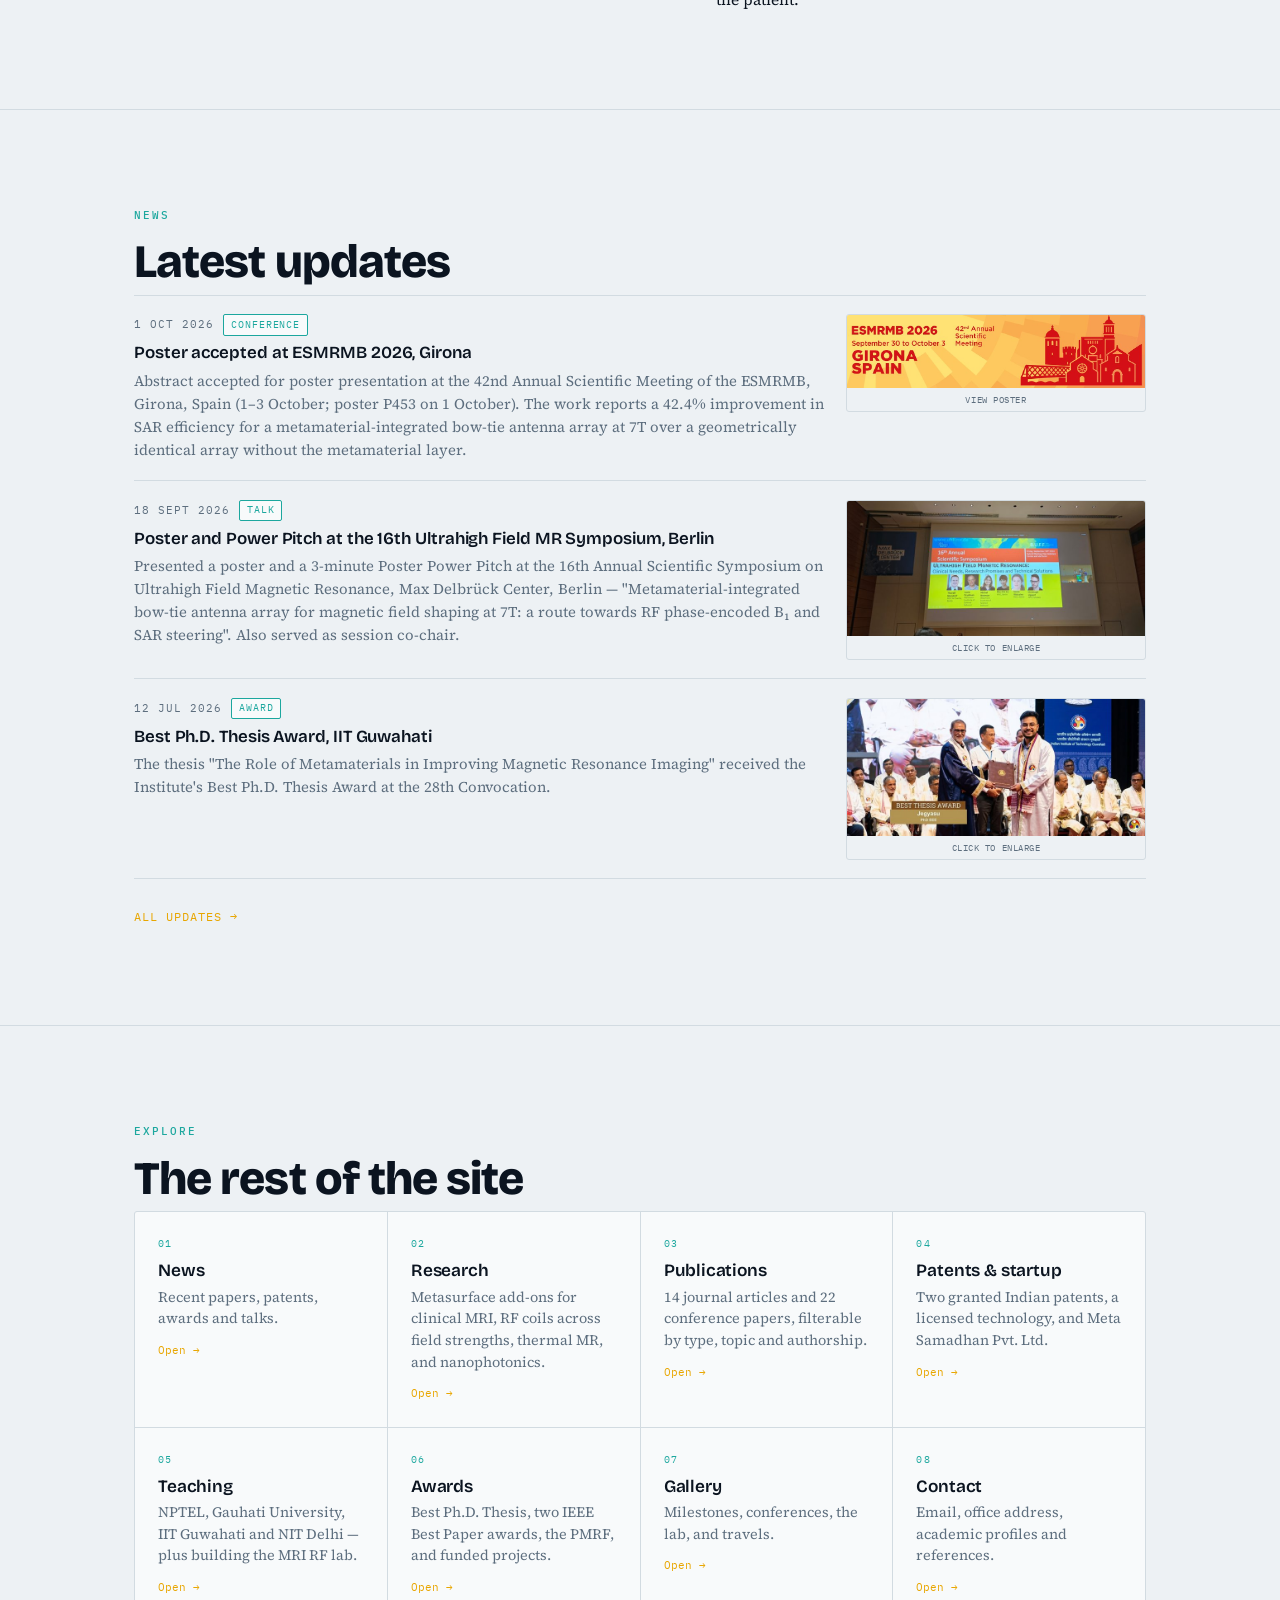
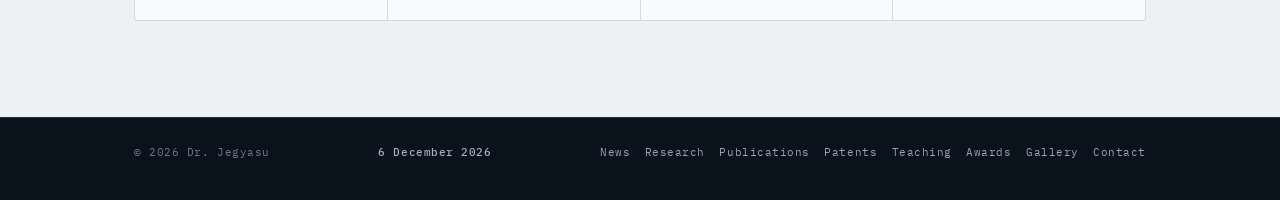
==== commit b43217d5: "Update homepage about text: current thermal MR work and faculty/PI search Drops the Marie Skłodowska" ====
--- a/index.html
+++ b/index.html
@@ -73,7 +73,7 @@
       <p>I am a postdoctoral RF scientist at the <b>Berlin Ultrahigh Field Facility (B.U.F.F.)</b>, Max Delbrück Center for Molecular Medicine, part of the Helmholtz Association, where I design radiofrequency coils and applicators for ultrahigh-field and thermal magnetic resonance in Prof. Thoralf Niendorf's group. I came to this work from Ballia in Uttar Pradesh, by way of FGIET Rae Bareli, NIT Delhi and IIT Guwahati — every stop a laboratory before it was a line on a CV.</p>
       <p>My doctorate at <b>IIT Guwahati</b>, held as a Prime Minister's Research Fellow and awarded the Institute's Best Ph.D. Thesis, asked a deliberately practical question: can a passive, low-cost structure placed on the patient recover image quality that would otherwise require a more expensive scanner? The answer became a body of work on metasurface wraps, high-Q spiral resonators and smart self-adaptive metamaterials for 1.5 T clinical MRI — validated not only in simulation but on real scanners, with hospital partners.</p>
       <p>That work produced two granted Indian patents and a spin-out company. It has since carried into low-field imaging, at 50 mT for point-of-care MRI, and upward into 7 T and 9.4 T instrumentation. The thread throughout is the same: <b>electromagnetics in service of an image a clinician can actually use.</b></p>
-      <p>I am currently preparing a Marie Skłodowska-Curie Postdoctoral Fellowship on reconfigurable metamaterial applicators for target-conformal thermal MR, and I am seeking a faculty position to build an independent RF, microwave and electromagnetics laboratory.</p>
+      <p>I am currently developing reconfigurable metamaterial applicators for target-conformal thermal MR, and I am seeking a faculty or principal investigator (PI) position to build an independent RF, microwave and electromagnetics laboratory.</p>
     </div>
     <aside>
       <figure class="portrait">
